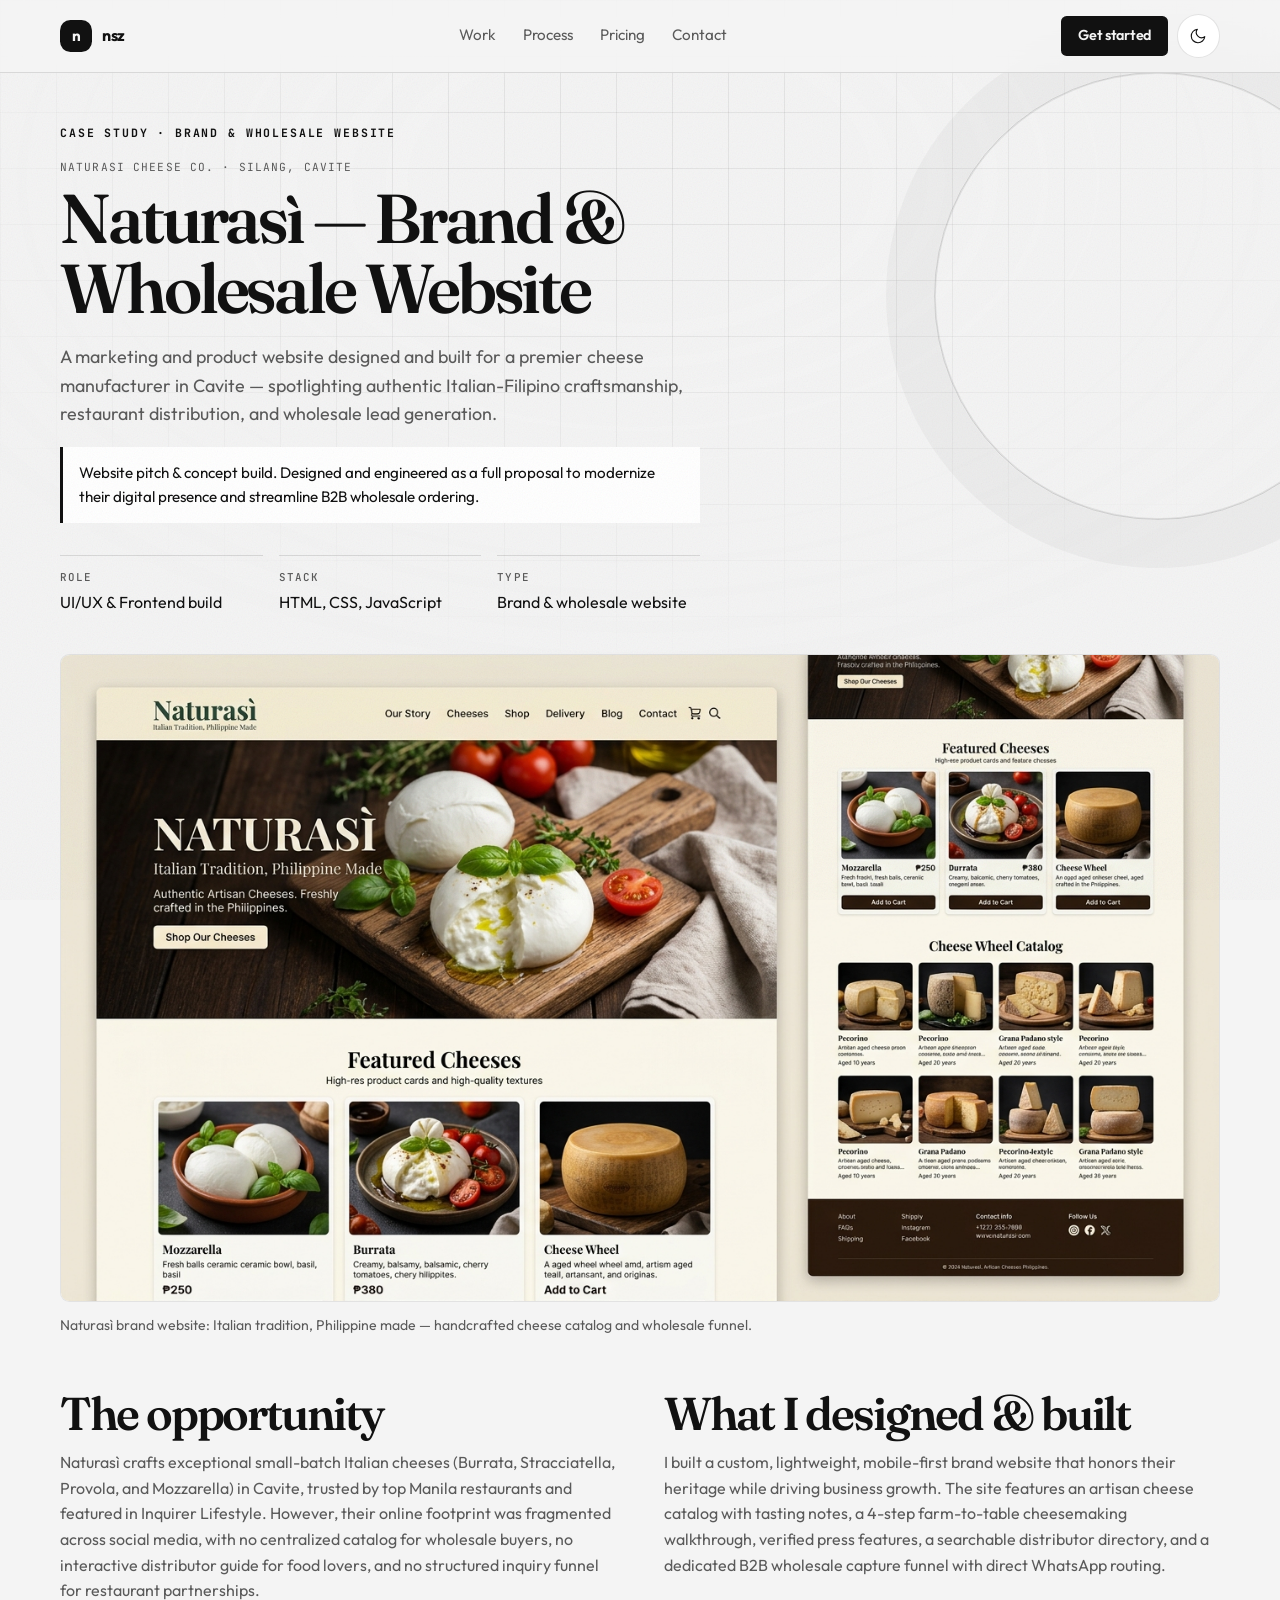
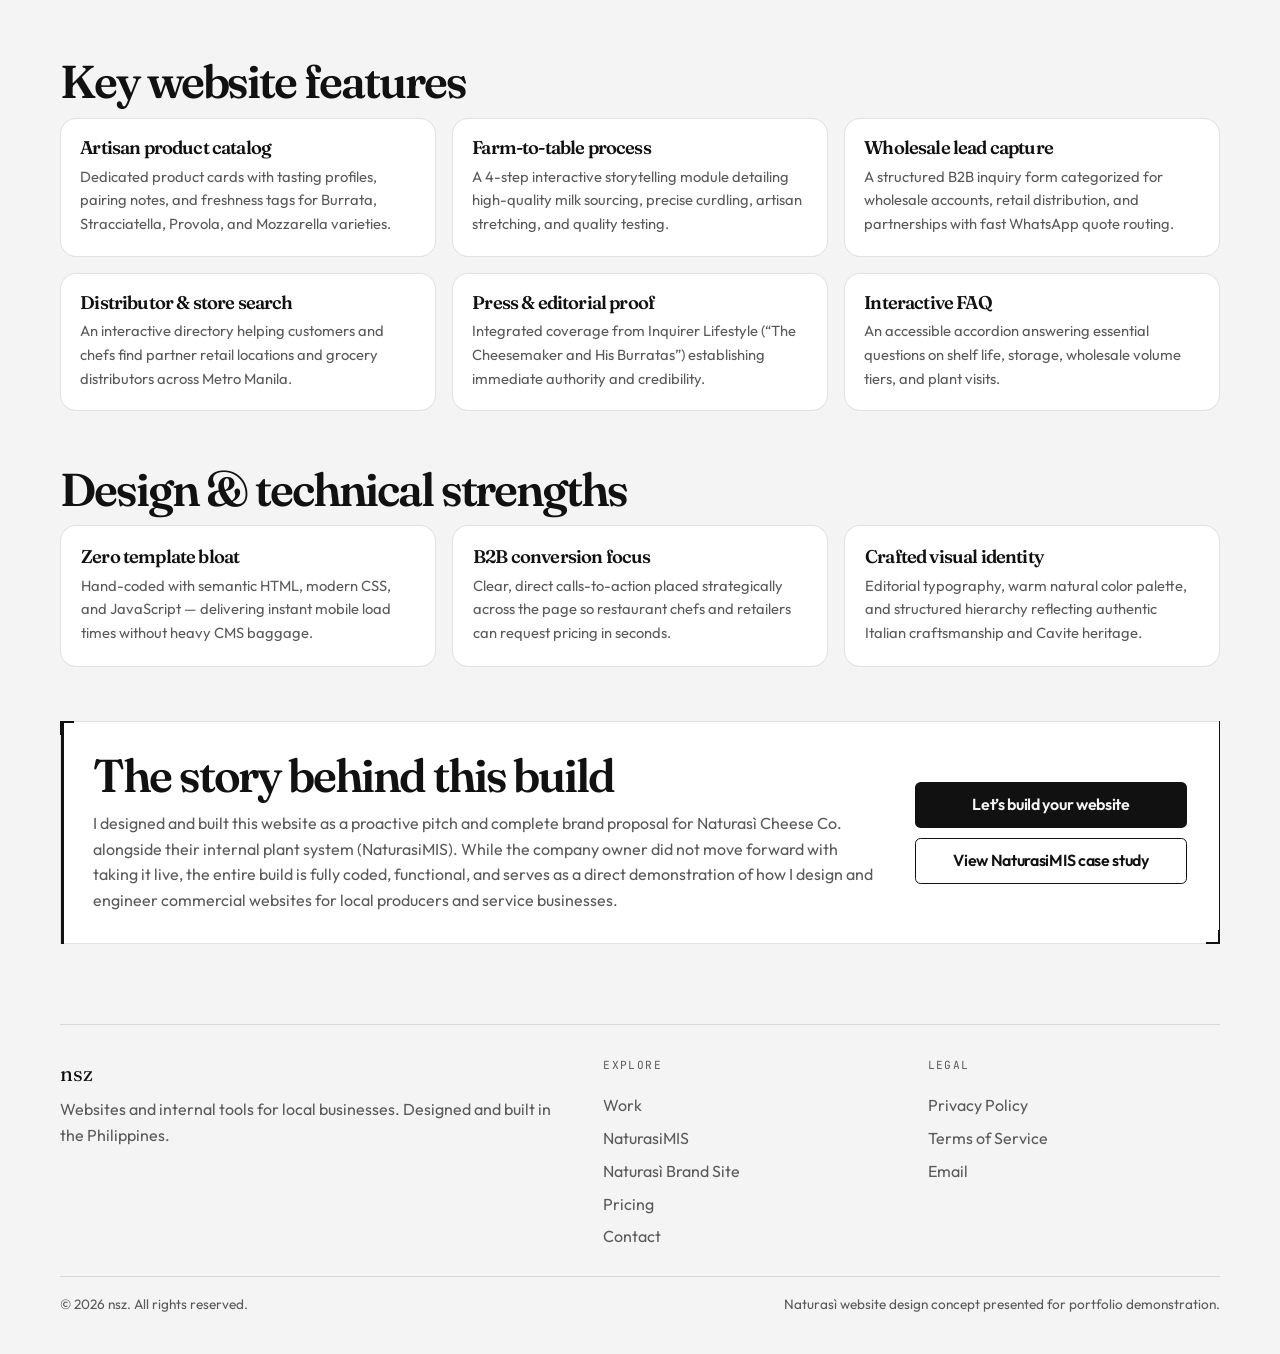
==== naturasi-website.html @ a880ad2e "Update portfolio design" ====
<!DOCTYPE html>
<html lang="en">
  <head>
    <meta charset="UTF-8" />
    <meta name="viewport" content="width=device-width, initial-scale=1.0" />
    <meta
      name="description"
      content="Naturasì brand and wholesale website case study — an artisan cheese catalog, farm-to-table process, distributor finder, and wholesale lead system built for a cheese manufacturer in Cavite."
    />
    <meta name="author" content="nsz" />
    <meta name="robots" content="index, follow" />
    <meta name="theme-color" content="#f4f4f4" />
    <meta name="color-scheme" content="light dark" />
    <title>Naturasì Website — Case study · nsz</title>
    <meta property="og:type" content="article" />
    <meta property="og:title" content="Naturasì Website — Case study · nsz" />
    <meta
      property="og:description"
      content="Artisan cheese brand and wholesale website: product catalog, farm-to-table storytelling, press features, distributor search, and B2B lead capture."
    />
    <meta property="og:image" content="assets/naturasi-brand.jpg" />
    <link rel="preconnect" href="https://fonts.googleapis.com" />
    <link rel="preconnect" href="https://fonts.gstatic.com" crossorigin />
    <link
      href="https://fonts.googleapis.com/css2?family=Fraunces:opsz,wght@9..144,500;9..144,600;9..144,700&family=Outfit:wght@400;500;600;700&family=JetBrains+Mono:wght@500;700&display=swap"
      rel="stylesheet"
    />
    <link rel="stylesheet" href="styles.css" />
    <link rel="icon" href="assets/favicon.ico" type="image/x-icon" />
  </head>
  <body>
    <a class="skip-link" href="#case">Skip to content</a>
    <div class="page-grain" aria-hidden="true"></div>

    <div class="page-shell">
      <header class="site-header">
        <div class="container nav-wrap">
          <a href="index.html" class="brand" aria-label="nsz home">
            <span class="brand-mark">n</span>
            <span class="brand-text">nsz</span>
          </a>

          <nav class="site-nav" id="siteNav" aria-label="Main navigation">
            <a href="index.html#work">Work</a>
            <a href="index.html#process">Process</a>
            <a href="index.html#pricing">Pricing</a>
            <a href="index.html#contact">Contact</a>
            <a class="button button-small button-primary nav-cta-mobile" href="index.html#contact">Get started</a>
          </nav>

          <div class="nav-actions">
            <a class="button button-small button-primary" href="index.html#contact">Get started</a>
            <button
              id="themeToggle"
              class="button button-small button-secondary theme-toggle"
              aria-pressed="false"
              aria-label="Toggle night mode"
              type="button"
            >
              <svg class="icon icon-moon" viewBox="0 0 24 24" width="18" height="18" aria-hidden="true" focusable="false">
                <path d="M21 12.79A9 9 0 1 1 11.21 3 7 7 0 0 0 21 12.79z" fill="none" stroke="currentColor" stroke-width="1.5" stroke-linecap="round" stroke-linejoin="round"></path>
              </svg>
              <svg class="icon icon-sun" viewBox="0 0 24 24" width="18" height="18" aria-hidden="true" focusable="false">
                <circle cx="12" cy="12" r="3" fill="none" stroke="currentColor" stroke-width="1.5"></circle>
                <path d="M12 1v2M12 21v2M4.2 4.2l1.4 1.4M18.4 18.4l1.4 1.4M1 12h2M21 12h2M4.2 19.8l1.4-1.4M18.4 5.6l1.4-1.4" fill="none" stroke="currentColor" stroke-width="1.5" stroke-linecap="round"></path>
              </svg>
            </button>
            <button
              class="menu-toggle"
              id="menuToggle"
              type="button"
              aria-expanded="false"
              aria-controls="siteNav"
              aria-label="Open menu"
            >
              <span></span>
              <span></span>
              <span></span>
            </button>
          </div>
        </div>
      </header>

      <main id="case" class="case-page">
        <section class="container case-intro">
          <p class="eyebrow reveal in-view">Case study · Brand &amp; Wholesale Website</p>
          <p class="project-row-label reveal in-view">Naturasi Cheese Co. · Silang, Cavite</p>
          <h1 class="reveal in-view">Naturasì — Brand &amp; Wholesale Website</h1>
          <p class="lead reveal in-view">
            A marketing and product website designed and built for a premier cheese manufacturer in Cavite —
            spotlighting authentic Italian-Filipino craftsmanship, restaurant distribution, and wholesale lead generation.
          </p>
          <p class="case-private reveal in-view">
            Website pitch &amp; concept build. Designed and engineered as a full proposal to modernize their digital presence
            and streamline B2B wholesale ordering.
          </p>
          <ul class="case-meta reveal in-view">
            <li><strong>Role</strong><span>UI/UX &amp; Frontend build</span></li>
            <li><strong>Stack</strong><span>HTML, CSS, JavaScript</span></li>
            <li><strong>Type</strong><span>Brand &amp; wholesale website</span></li>
          </ul>
        </section>

        <section class="container case-hero-shot reveal">
          <figure>
            <button type="button" class="shot-open" data-shot="assets/naturasi-brand.jpg" data-caption="Naturasì brand website — hero storytelling, product catalog, and wholesale inquiry funnel" aria-label="Enlarge brand website screenshot">
              <img src="assets/naturasi-brand.jpg" alt="Naturasì artisan cheese website showcase" />
            </button>
            <figcaption>Naturasì brand website: Italian tradition, Philippine made — handcrafted cheese catalog and wholesale funnel.</figcaption>
          </figure>
        </section>

        <section class="container case-prose">
          <div class="reveal">
            <h2>The opportunity</h2>
            <p>
              Naturasì crafts exceptional small-batch Italian cheeses (Burrata, Stracciatella, Provola, and Mozzarella)
              in Cavite, trusted by top Manila restaurants and featured in Inquirer Lifestyle. However, their online footprint
              was fragmented across social media, with no centralized catalog for wholesale buyers, no interactive distributor guide
              for food lovers, and no structured inquiry funnel for restaurant partnerships.
            </p>
          </div>
          <div class="reveal">
            <h2>What I designed &amp; built</h2>
            <p>
              I built a custom, lightweight, mobile-first brand website that honors their heritage while driving business growth.
              The site features an artisan cheese catalog with tasting notes, a 4-step farm-to-table cheesemaking walkthrough,
              verified press features, a searchable distributor directory, and a dedicated B2B wholesale capture funnel with direct WhatsApp routing.
            </p>
          </div>
        </section>

        <section class="container">
          <h2 class="case-section-title reveal">Key website features</h2>
          <div class="case-feature-grid">
            <article class="reveal">
              <h3>Artisan product catalog</h3>
              <p>Dedicated product cards with tasting profiles, pairing notes, and freshness tags for Burrata, Stracciatella, Provola, and Mozzarella varieties.</p>
            </article>
            <article class="reveal">
              <h3>Farm-to-table process</h3>
              <p>A 4-step interactive storytelling module detailing high-quality milk sourcing, precise curdling, artisan stretching, and quality testing.</p>
            </article>
            <article class="reveal">
              <h3>Wholesale lead capture</h3>
              <p>A structured B2B inquiry form categorized for wholesale accounts, retail distribution, and partnerships with fast WhatsApp quote routing.</p>
            </article>
            <article class="reveal">
              <h3>Distributor &amp; store search</h3>
              <p>An interactive directory helping customers and chefs find partner retail locations and grocery distributors across Metro Manila.</p>
            </article>
            <article class="reveal">
              <h3>Press &amp; editorial proof</h3>
              <p>Integrated coverage from Inquirer Lifestyle (“The Cheesemaker and His Burratas”) establishing immediate authority and credibility.</p>
            </article>
            <article class="reveal">
              <h3>Interactive FAQ</h3>
              <p>An accessible accordion answering essential questions on shelf life, storage, wholesale volume tiers, and plant visits.</p>
            </article>
          </div>
        </section>

        <section class="container case-outcomes">
          <h2 class="case-section-title reveal">Design &amp; technical strengths</h2>
          <div class="case-outcome-grid">
            <article class="reveal">
              <h3>Zero template bloat</h3>
              <p>Hand-coded with semantic HTML, modern CSS, and JavaScript — delivering instant mobile load times without heavy CMS baggage.</p>
            </article>
            <article class="reveal">
              <h3>B2B conversion focus</h3>
              <p>Clear, direct calls-to-action placed strategically across the page so restaurant chefs and retailers can request pricing in seconds.</p>
            </article>
            <article class="reveal">
              <h3>Crafted visual identity</h3>
              <p>Editorial typography, warm natural color palette, and structured hierarchy reflecting authentic Italian craftsmanship and Cavite heritage.</p>
            </article>
          </div>
        </section>

        <section class="container case-close">
          <div class="case-close-panel reveal">
            <div>
              <h2>The story behind this build</h2>
              <p>
                I designed and built this website as a proactive pitch and complete brand proposal for Naturasì Cheese Co. alongside their internal plant system (NaturasiMIS). While the company owner did not move forward with taking it live, the entire build is fully coded, functional, and serves as a direct demonstration of how I design and engineer commercial websites for local producers and service businesses.
              </p>
            </div>
            <div class="case-cta-row">
              <a class="button button-primary" href="index.html#contact">Let’s build your website</a>
              <a class="button button-secondary" href="naturasi.html">View NaturasiMIS case study</a>
            </div>
          </div>
        </section>
      </main>

      <footer class="site-footer">
        <div class="container">
          <div class="footer-grid">
            <div>
              <p class="footer-brand">nsz</p>
              <p>Websites and internal tools for local businesses. Designed and built in the Philippines.</p>
            </div>
            <nav class="footer-col" aria-label="Explore">
              <p class="footer-label">Explore</p>
              <a href="index.html#work">Work</a>
              <a href="naturasi.html">NaturasiMIS</a>
              <a href="naturasi-website.html">Naturasì Brand Site</a>
              <a href="index.html#pricing">Pricing</a>
              <a href="index.html#contact">Contact</a>
            </nav>
            <nav class="footer-col" aria-label="Legal">
              <p class="footer-label">Legal</p>
              <a href="privacy.html">Privacy Policy</a>
              <a href="terms.html">Terms of Service</a>
              <a href="mailto:naszjeighallensaguid@gmail.com">Email</a>
            </nav>
          </div>
          <div class="footer-bottom">
            <p>© <span id="year">2026</span> nsz. All rights reserved.</p>
            <p>Naturasì website design concept presented for portfolio demonstration.</p>
          </div>
        </div>
      </footer>
    </div>

    <div class="modal-overlay" id="shotLightbox" aria-hidden="true" role="dialog" aria-modal="true" aria-labelledby="shotLightboxCap">
      <div class="shot-lightbox">
        <button class="modal-close" id="shotLightboxClose" type="button" aria-label="Close screenshot">&times;</button>
        <img id="shotLightboxImg" alt="" />
        <p id="shotLightboxCap"></p>
      </div>
    </div>

    <script src="script.js"></script>
  </body>
</html>
---- styles.css ----
:root {
  --bg: #f4f4f4;
  --bg-strong: #e8e8e8;
  --panel: #ffffff;
  --panel-strong: #f0f0f0;
  --text: #111111;
  --muted: #5a5a5a;
  --line: rgba(17, 17, 17, 0.12);
  --accent: #111111;
  --accent-dark: #000000;
  --ink: #111111;
  --shadow: 0 24px 60px rgba(0, 0, 0, 0.08);
  --radius: 0.75rem;
}

.night-mode,
[data-theme="dark"] {
  --bg: #0c0c0c;
  --bg-strong: #161616;
  --panel: #141414;
  --panel-strong: #1c1c1c;
  --text: #f4f4f4;
  --muted: #a3a3a3;
  --line: rgba(244, 244, 244, 0.12);
  --accent: #f4f4f4;
  --accent-dark: #ffffff;
  --ink: #f4f4f4;
  --shadow: 0 24px 60px rgba(0, 0, 0, 0.5);
}

*,
*::before,
*::after {
  box-sizing: border-box;
}

html {
  scroll-behavior: smooth;
}

body {
  margin: 0;
  font-family: "Outfit", Arial, sans-serif;
  background-color: var(--bg);
  color: var(--text);
  line-height: 1.6;
}

.page-grain {
  pointer-events: none;
  position: fixed;
  inset: 0;
  z-index: 2;
  opacity: 0.14;
  mix-blend-mode: multiply;
  background-image: url("data:image/svg+xml,%3Csvg xmlns='http://www.w3.org/2000/svg' width='180' height='180'%3E%3Cfilter id='n'%3E%3CfeTurbulence type='fractalNoise' baseFrequency='.8' numOctaves='4' stitchTiles='stitch'/%3E%3C/filter%3E%3Crect width='180' height='180' filter='url(%23n)' opacity='.55'/%3E%3C/svg%3E");
}

.night-mode .page-grain,
[data-theme="dark"] .page-grain {
  mix-blend-mode: overlay;
  opacity: 0.2;
}

img {
  max-width: 100%;
  display: block;
}

a {
  color: inherit;
  text-decoration: none;
}

button,
input,
textarea {
  font: inherit;
}

.skip-link {
  position: absolute;
  left: 1rem;
  top: -4rem;
  z-index: 100;
  padding: 0.6rem 1rem;
  background: var(--text);
  color: var(--bg);
  border-radius: 999px;
}

.skip-link:focus {
  top: 1rem;
}

.page-shell {
  min-height: 100vh;
  position: relative;
}

.page-shell::before {
  content: "";
  position: fixed;
  inset: 0;
  pointer-events: none;
  z-index: 0;
  background-color: var(--bg);
  background-image:
    linear-gradient(to right, color-mix(in srgb, var(--text) 7%, transparent) 1px, transparent 1px),
    linear-gradient(to bottom, color-mix(in srgb, var(--text) 7%, transparent) 1px, transparent 1px);
  background-size: 56px 56px;
  mask-image: radial-gradient(ellipse 80% 70% at 50% 20%, #000 20%, transparent 80%);
}

.page-shell::after {
  content: "";
  position: fixed;
  width: min(42vw, 28rem);
  height: min(42vw, 28rem);
  right: -8vw;
  top: 8vh;
  pointer-events: none;
  z-index: 0;
  border: 1px solid color-mix(in srgb, var(--text) 14%, transparent);
  border-radius: 50%;
  box-shadow:
    0 0 0 48px color-mix(in srgb, var(--text) 3%, transparent),
    inset 0 0 0 1px color-mix(in srgb, var(--text) 8%, transparent);
}

.night-mode .page-shell::before,
[data-theme="dark"] .page-shell::before {
  mask-image: radial-gradient(ellipse 80% 70% at 50% 18%, #000 18%, transparent 78%);
}

.container {
  width: min(1160px, calc(100% - 2.2rem));
  margin: 0 auto;
  position: relative;
  z-index: 1;
}

.section-space {
  padding: 6rem 0;
}

.site-header {
  position: sticky;
  top: 0;
  z-index: 40;
  backdrop-filter: blur(16px);
  background: color-mix(in srgb, var(--bg) 82%, transparent);
  border-bottom: 1px solid var(--line);
}

.nav-wrap {
  display: flex;
  align-items: center;
  justify-content: space-between;
  min-height: 4.5rem;
  gap: 1rem;
}

.brand {
  display: inline-flex;
  align-items: center;
  gap: 0.65rem;
  font-weight: 700;
  letter-spacing: -0.04em;
}

.brand-mark {
  display: inline-grid;
  place-items: center;
  width: 2rem;
  height: 2rem;
  border-radius: 0.65rem;
  background: var(--text);
  color: var(--bg);
  font-size: 0.95rem;
}

.site-nav {
  display: inline-flex;
  align-items: center;
  gap: 1.7rem;
  color: var(--muted);
  font-size: 0.95rem;
}

.site-nav a {
  position: relative;
  padding-bottom: 2px;
}

.site-nav a::after {
  content: "";
  position: absolute;
  left: 0;
  bottom: -2px;
  width: 100%;
  height: 1.5px;
  background: var(--accent);
  transform: scaleX(0);
  transform-origin: right;
  transition: transform 220ms cubic-bezier(0.2, 0.8, 0.3, 1);
}

.site-nav a:hover,
.site-nav a:focus-visible {
  color: var(--text);
}

.site-nav a:hover::after,
.site-nav a:focus-visible::after {
  transform: scaleX(1);
  transform-origin: left;
}

.nav-actions {
  display: flex;
  align-items: center;
  gap: 0.55rem;
}

.site-nav .nav-cta-mobile {
  display: none !important;
}

.menu-toggle {
  display: none;
  width: 2.7rem;
  height: 2.7rem;
  border-radius: 0.8rem;
  border: 1px solid var(--line);
  background: var(--panel);
  padding: 0.7rem 0.65rem;
  cursor: pointer;
}

.menu-toggle span {
  display: block;
  height: 1.5px;
  background: var(--text);
  margin: 5px 0;
  transition: transform 200ms ease, opacity 200ms ease;
}

.nav-open .menu-toggle span:nth-child(1) {
  transform: translateY(6.5px) rotate(45deg);
}

.nav-open .menu-toggle span:nth-child(2) {
  opacity: 0;
}

.nav-open .menu-toggle span:nth-child(3) {
  transform: translateY(-6.5px) rotate(-45deg);
}

.button {
  display: inline-flex;
  align-items: center;
  justify-content: center;
  border-radius: 0.35rem;
  padding: 0.78rem 1.2rem;
  border: 1px solid transparent;
  font-weight: 600;
  letter-spacing: -0.02em;
  line-height: 1.2;
  white-space: nowrap;
  cursor: pointer;
  transition: transform 220ms ease, box-shadow 220ms ease, background 220ms ease, border-color 220ms ease, color 220ms ease;
}

.button:hover,
.button:focus-visible {
  transform: translateY(-2px);
}

.button-small {
  padding: 0.62rem 1rem;
  font-size: 0.9rem;
}

.button-primary {
  background: var(--text);
  color: var(--bg);
}

.button-primary:hover,
.button-primary:focus-visible {
  background: var(--accent-dark);
  color: var(--bg);
}

.button-secondary {
  background: var(--panel);
  border-color: var(--text);
  color: var(--text);
}

.button-secondary:hover,
.button-secondary:focus-visible {
  background: var(--text);
  color: var(--bg);
}

.button-full {
  width: 100%;
}

.theme-toggle {
  width: 2.7rem;
  height: 2.7rem;
  padding: 0;
  border-radius: 999px;
  display: inline-grid;
  place-items: center;
  border: 1px solid var(--line);
  background: var(--panel);
  color: var(--text);
  box-shadow: none;
}

#themeToggle .icon-sun {
  display: none;
}

#themeToggle[aria-pressed="true"] .icon-sun {
  display: inline-block;
}

#themeToggle[aria-pressed="true"] .icon-moon {
  display: none;
}

.hero {
  padding: 4.5rem 0 5rem;
}

.hero-grid {
  display: grid;
  grid-template-columns: 1.05fr 0.95fr;
  align-items: center;
  gap: 3.5rem;
}

.eyebrow {
  margin: 0 0 1rem;
  font-size: 0.72rem;
  font-family: "JetBrains Mono", monospace;
  text-transform: uppercase;
  letter-spacing: 0.16em;
  color: var(--accent);
  font-weight: 700;
}

h1,
h2,
h3 {
  margin: 0;
  font-family: "Fraunces", Georgia, serif;
  letter-spacing: -0.045em;
  line-height: 1.02;
  font-weight: 600;
}

h1 {
  font-size: clamp(2.7rem, 5.4vw, 4.6rem);
  max-width: 11ch;
}

h2 {
  font-size: clamp(2rem, 3.6vw, 3.4rem);
}

h3 {
  font-size: 1.45rem;
}

.availability {
  display: inline-flex;
  align-items: center;
  gap: 0.5rem;
  margin: 0 0 1rem;
  font-size: 0.82rem;
  font-weight: 600;
  color: var(--text);
}

.availability span {
  width: 0.5rem;
  height: 0.5rem;
  border-radius: 50%;
  background: var(--text);
  box-shadow: 0 0 0 4px color-mix(in srgb, var(--text) 16%, transparent);
}

.lead,
.section-lede {
  max-width: 34rem;
  margin-top: 1.2rem;
  font-size: 1.12rem;
  color: var(--muted);
}

.cta-row {
  display: flex;
  flex-wrap: wrap;
  gap: 0.8rem;
  margin-top: 1.8rem;
}

.hero-metrics {
  list-style: none;
  display: grid;
  grid-template-columns: repeat(3, minmax(0, 1fr));
  gap: 1rem;
  padding: 0;
  margin: 2.4rem 0 0;
}

.hero-metrics li {
  padding-top: 0.9rem;
  border-top: 1px solid var(--line);
}

.hero-metrics strong {
  display: block;
  font-size: 1.02rem;
}

.hero-metrics span {
  color: var(--muted);
  font-size: 0.8rem;
}

.hero-visual {
  position: relative;
}

.hero-glow {
  position: absolute;
  inset: 8% 4% auto 8%;
  height: 70%;
  background: radial-gradient(circle, rgba(196, 92, 38, 0.28), transparent 68%);
  filter: blur(18px);
  z-index: 0;
}

.device-frame {
  position: relative;
  z-index: 1;
  margin: 0;
  background: var(--panel);
  border: 1px solid var(--line);
  border-radius: 1.25rem;
  overflow: hidden;
  box-shadow: var(--shadow);
  transform: rotate(-1.4deg);
}

.device-chrome {
  display: flex;
  align-items: center;
  gap: 0.4rem;
  padding: 0.7rem 0.9rem;
  background: var(--bg-strong);
  border-bottom: 1px solid var(--line);
}

.device-chrome span {
  width: 0.55rem;
  height: 0.55rem;
  border-radius: 50%;
  background: color-mix(in srgb, var(--text) 18%, transparent);
}

.device-chrome p {
  margin: 0 0 0 0.5rem;
  font-size: 0.7rem;
  color: var(--muted);
  font-family: "JetBrains Mono", monospace;
}

.device-frame img {
  width: 100%;
  aspect-ratio: 16 / 10;
  object-fit: cover;
  object-position: top;
}

.hero-float-card {
  position: absolute;
  left: -0.6rem;
  bottom: 1.2rem;
  z-index: 2;
  display: flex;
  gap: 0.7rem;
  align-items: center;
  background: var(--panel);
  border: 1px solid var(--line);
  border-radius: 1rem;
  padding: 0.75rem 0.95rem;
  box-shadow: var(--shadow);
}

.hero-float-card p {
  margin: 0;
  color: var(--muted);
  font-size: 0.82rem;
}

.status-dot {
  width: 0.55rem;
  height: 0.55rem;
  border-radius: 50%;
  background: #2f9e62;
  box-shadow: 0 0 0 4px rgba(47, 158, 98, 0.18);
}

.strip {
  border-top: 1px solid var(--line);
  border-bottom: 1px solid var(--line);
  padding: 1.1rem 0;
}

.strip-inner p {
  margin: 0;
  text-align: center;
  color: var(--muted);
  font-size: 0.95rem;
}

.section-heading {
  margin-bottom: 2.4rem;
}

.section-heading.narrow {
  max-width: 40rem;
}

.case-study {
  background: var(--panel);
  border: 1px solid var(--line);
  border-radius: calc(var(--radius) + 0.2rem);
  overflow: hidden;
  box-shadow: var(--shadow);
}

.case-study + .case-study {
  margin-top: 1.5rem;
}

.case-study-link {
  display: grid;
  grid-template-columns: 1.15fr 0.85fr;
  min-height: 26rem;
  color: inherit;
}

.case-study-link:hover .case-media img,
.case-study-link:focus-visible .case-media img {
  transform: scale(1.03);
}

.case-study-link:focus-visible {
  outline: 2px solid var(--accent);
  outline-offset: 4px;
}

.case-media {
  overflow: hidden;
  background: var(--bg-strong);
}

.case-media img {
  width: 100%;
  height: 100%;
  min-height: 100%;
  object-fit: cover;
  object-position: left top;
  transition: transform 500ms ease;
}

.case-body {
  padding: 2.2rem 2rem 2.2rem 1.9rem;
  display: flex;
  flex-direction: column;
  justify-content: center;
}

.case-body p:not(.project-row-label) {
  color: var(--muted);
  margin: 0.8rem 0 0;
}

.case-tags {
  display: flex;
  flex-wrap: wrap;
  align-items: center;
  gap: 0.35rem 0.15rem;
  list-style: none;
  padding: 0;
  margin: 1.15rem 0 1.35rem;
}

.case-tags li {
  font-size: 0.72rem;
  letter-spacing: 0.02em;
  color: var(--muted);
}

.case-tags li:not(:last-child)::after {
  content: "·";
  margin: 0 0.45rem;
  color: color-mix(in srgb, var(--muted) 70%, transparent);
}

.text-link {
  font-weight: 600;
  color: var(--accent);
}

.price-grid {
  display: grid;
  grid-template-columns: repeat(3, minmax(0, 1fr));
  gap: 1.1rem;
  padding-top: 0.5rem;
  align-items: stretch;
}

.offer-grid {
  margin-top: 1.4rem;
}

.offer-grid,
.benefit-grid {
  display: grid;
  grid-template-columns: repeat(3, minmax(0, 1fr));
  gap: 1.1rem;
}

.offer-card,
.benefit-card,
.price-card {
  background: var(--panel);
  border: 1px solid var(--line);
  border-radius: var(--radius);
  padding: 1.4rem;
}

.offer-card h3,
.benefit-card h3 {
  margin: 0.35rem 0 0.6rem;
}

.offer-card p,
.benefit-card p {
  margin: 0;
  color: var(--muted);
}

.process {
  background: var(--bg-strong);
  border-top: 1px solid var(--line);
  border-bottom: 1px solid var(--line);
}

.process-list {
  list-style: none;
  display: grid;
  grid-template-columns: repeat(4, minmax(0, 1fr));
  gap: 1.2rem;
  padding: 0;
  margin: 0;
  counter-reset: none;
}

.process-list li {
  padding-right: 0.4rem;
}

.process-list span {
  display: block;
  font-family: "JetBrains Mono", monospace;
  font-size: 0.78rem;
  color: var(--accent);
  margin-bottom: 0.7rem;
}

.process-list p {
  color: var(--muted);
  margin: 0.55rem 0 0;
}

.icon-wrap {
  display: inline-grid;
  place-items: center;
  width: 2.8rem;
  height: 2.8rem;
  border-radius: 0.85rem;
  background: color-mix(in srgb, var(--accent) 12%, transparent);
  margin-bottom: 1rem;
}

.icon-wrap svg {
  width: 1.45rem;
  height: 1.45rem;
  stroke: var(--accent);
  fill: none;
  stroke-width: 1.7;
  stroke-linecap: round;
  stroke-linejoin: round;
}

.price-card {
  display: flex;
  flex-direction: column;
  min-height: 100%;
}

.price-card-featured {
  background: var(--text);
  color: var(--bg);
  border-color: transparent;
  transform: translateY(-6px);
}

.price-card-featured .price-note,
.price-card-featured ul {
  color: color-mix(in srgb, var(--bg) 78%, transparent);
}

.price-name {
  margin: 0;
  font-weight: 600;
}

.price-amount {
  margin: 0.4rem 0 0;
  font-family: "Fraunces", Georgia, serif;
  font-size: 3rem;
  letter-spacing: -0.05em;
  line-height: 1;
}

.price-note {
  margin: 0.4rem 0 1rem;
  color: var(--muted);
}

.price-badge {
  margin: 0 0 0.7rem;
  font-size: 0.72rem;
  letter-spacing: 0.12em;
  text-transform: uppercase;
  color: var(--accent);
  font-weight: 700;
}

.price-card-featured .price-badge {
  color: var(--bg);
}

.price-card ul {
  margin: 0 0 1.4rem;
  padding-left: 1.1rem;
  color: var(--muted);
  flex: 1;
}

.price-card-featured .button-primary {
  background: var(--bg);
  color: var(--text);
}

.price-card-featured .button-primary:hover {
  background: color-mix(in srgb, var(--bg) 88%, transparent);
  color: var(--text);
}

.faq-wrap {
  display: grid;
  grid-template-columns: 0.7fr 1.3fr;
  gap: 2rem;
  align-items: start;
}

.faq-list details {
  border-top: 1px solid var(--line);
  padding: 1rem 0;
}

.faq-list details:last-child {
  border-bottom: 1px solid var(--line);
}

.faq-list summary {
  cursor: pointer;
  font-weight: 600;
  font-size: 1.05rem;
  list-style: none;
}

.faq-list summary::-webkit-details-marker {
  display: none;
}

.faq-list p {
  color: var(--muted);
  margin: 0.7rem 0 0;
  max-width: 40rem;
}

.contact-wrap {
  display: grid;
  grid-template-columns: 0.9fr 1.1fr;
  gap: 2rem;
  align-items: start;
}

.contact-copy h2 {
  margin-bottom: 1rem;
}

.contact-copy p {
  color: var(--muted);
}

.contact-details {
  margin-top: 1.4rem;
  font-weight: 600;
}

.contact-details a:hover {
  color: var(--accent);
}

.contact-form {
  padding: 1.4rem;
  background: var(--panel);
  border: 1px solid var(--line);
  border-radius: var(--radius);
  box-shadow: var(--shadow);
}

.contact-form label:not(.consent) {
  display: grid;
  gap: 0.45rem;
  margin-bottom: 0.95rem;
  font-weight: 600;
}

.contact-form input:not([type="checkbox"]),
.contact-form textarea {
  width: 100%;
  padding: 0.85rem 1rem;
  border-radius: 0.85rem;
  border: 1px solid var(--line);
  background: var(--bg);
  color: var(--text);
}

.contact-form input:not([type="checkbox"]):focus,
.contact-form textarea:focus {
  outline: 2px solid color-mix(in srgb, var(--accent) 45%, transparent);
  border-color: var(--accent);
}

.contact-form .consent {
  display: flex;
  flex-direction: row;
  align-items: flex-start;
  gap: 0.65rem;
  margin: 0.25rem 0 1.15rem;
  font-size: 0.88rem;
  font-weight: 400;
  color: var(--muted);
  cursor: pointer;
}

.contact-form .consent input[type="checkbox"] {
  width: 1.15rem;
  height: 1.15rem;
  min-width: 1.15rem;
  max-width: 1.15rem;
  margin: 0.15rem 0 0 0;
  padding: 0;
  accent-color: var(--accent);
  cursor: pointer;
  flex-shrink: 0;
}

.contact-form .consent span {
  display: inline;
  line-height: 1.4;
}

.contact-form .consent a {
  color: var(--accent);
  text-decoration: underline;
  font-weight: 500;
}

.form-note {
  margin: 0.7rem 0 0;
  font-size: 0.82rem;
  color: var(--muted);
  text-align: center;
}

.site-footer {
  padding: 0 0 2.4rem;
}

.footer-grid {
  display: grid;
  grid-template-columns: 1.4fr 0.8fr 0.8fr;
  gap: 2rem;
  border-top: 1px solid var(--line);
  padding-top: 2rem;
}

.footer-brand {
  font-family: "Fraunces", Georgia, serif;
  font-size: 1.3rem;
  color: var(--text) !important;
  margin-bottom: 0.45rem !important;
}

.footer-grid p {
  margin: 0;
  color: var(--muted);
}

.footer-label {
  margin: 0 0 0.7rem !important;
  font-family: "JetBrains Mono", monospace;
  font-size: 0.7rem;
  letter-spacing: 0.12em;
  text-transform: uppercase;
  color: var(--muted) !important;
}

.footer-col {
  display: flex;
  flex-direction: column;
  gap: 0.45rem;
  color: var(--muted);
}

.footer-col a:hover {
  color: var(--text);
}

.footer-bottom {
  display: flex;
  justify-content: space-between;
  gap: 1rem;
  flex-wrap: wrap;
  margin-top: 1.6rem;
  padding-top: 1.1rem;
  border-top: 1px solid var(--line);
}

.footer-bottom p {
  margin: 0;
  color: var(--muted);
  font-size: 0.85rem;
}

.footer-bottom a {
  color: var(--muted);
}

.footer-bottom a:hover {
  color: var(--text);
}

.legal-page {
  padding: 4rem 0 5rem;
}

.legal-copy {
  max-width: 42rem;
}

.legal-copy h1 {
  font-size: clamp(2.4rem, 4vw, 3.6rem);
  max-width: none;
  margin-bottom: 0.7rem;
}

.legal-copy h2 {
  font-size: 1.45rem;
  margin: 2rem 0 0.7rem;
}

.legal-copy p,
.legal-copy li {
  color: var(--muted);
}

.legal-copy a {
  color: var(--accent);
}

.legal-meta {
  font-size: 0.9rem;
  margin-bottom: 1.4rem !important;
}

.legal-note {
  margin-top: 2rem !important;
  font-size: 0.85rem;
}

.project-row-label {
  margin: 0 0 0.4rem;
  font-family: "JetBrains Mono", monospace;
  font-size: 0.7rem;
  text-transform: uppercase;
  letter-spacing: 0.1em;
  color: var(--muted);
}

.reveal {
  opacity: 0;
  transform: translateY(22px);
  transition: opacity 0.7s cubic-bezier(0.16, 1, 0.3, 1), transform 0.7s cubic-bezier(0.16, 1, 0.3, 1);
}

.reveal.in-view {
  opacity: 1;
  transform: none;
}

.modal-overlay {
  position: fixed;
  inset: 0;
  background: rgba(22, 19, 16, 0.55);
  display: flex;
  align-items: center;
  justify-content: center;
  padding: 1.5rem;
  z-index: 200;
  opacity: 0;
  visibility: hidden;
  transition: opacity 220ms ease, visibility 220ms ease;
}

.modal-overlay.is-open {
  opacity: 1;
  visibility: visible;
}

.modal-card {
  background: var(--panel);
  border-radius: 1.2rem;
  max-width: 640px;
  width: 100%;
  max-height: 85vh;
  overflow-y: auto;
  position: relative;
  transform: translateY(16px) scale(0.98);
  transition: transform 260ms ease;
  box-shadow: 0 40px 90px rgba(0, 0, 0, 0.28);
}

.modal-card-split {
  max-width: 920px;
  display: grid;
  grid-template-columns: 58% 42%;
  overflow: hidden;
}

.modal-overlay.is-open .modal-card {
  transform: none;
}

.modal-split-screenshot {
  background: var(--bg-strong);
  display: flex;
  align-items: center;
  padding: 1.1rem;
  border-right: 1px solid var(--line);
}

.modal-split-screenshot img {
  width: 100%;
  max-height: 75vh;
  object-fit: contain;
  border-radius: 0.5rem;
  border: 1px solid var(--line);
}

.modal-split-info {
  padding: 2.2rem 2rem;
  display: flex;
  flex-direction: column;
  gap: 1.2rem;
}

.modal-split-brand {
  display: flex;
  gap: 0.85rem;
}

.modal-split-logo {
  width: 2.4rem;
  height: 2.4rem;
  border-radius: 0.5rem;
  object-fit: contain;
  background: #fff;
  padding: 0.25rem;
  border: 1px solid var(--line);
}

.modal-split-subtitle {
  margin: 0;
  font-size: 0.82rem;
  color: var(--accent);
  font-weight: 600;
}

.modal-description {
  color: var(--muted);
  margin: 0;
  line-height: 1.7;
}

.modal-meta {
  display: flex;
  gap: 1.8rem;
  padding-top: 1rem;
  border-top: 1px solid var(--line);
}

.modal-meta-label {
  display: block;
  font-family: "JetBrains Mono", monospace;
  font-size: 0.66rem;
  text-transform: uppercase;
  letter-spacing: 0.1em;
  color: var(--muted);
  margin-bottom: 0.3rem;
}

.modal-actions .button {
  padding: 0.7rem 1.1rem;
}

.modal-close {
  position: absolute;
  top: 0.9rem;
  right: 0.9rem;
  width: 2.3rem;
  height: 2.3rem;
  border-radius: 50%;
  border: none;
  background: color-mix(in srgb, var(--text) 8%, transparent);
  color: var(--text);
  font-size: 1.35rem;
  cursor: pointer;
  z-index: 2;
}

@media (max-width: 980px) {
  .hero-grid,
  .case-study-link,
  .contact-wrap,
  .faq-wrap,
  .process-list,
  .benefit-grid,
  .offer-grid,
  .price-grid {
    grid-template-columns: 1fr;
  }

  .price-card-featured {
    transform: none;
  }

  .case-study-link {
    min-height: 0;
  }

  .case-media img {
    min-height: 220px;
    max-height: 280px;
  }

  h1 {
    max-width: none;
  }
}

@media (max-width: 860px) {
  .site-nav {
    display: none;
    position: absolute;
    top: calc(100% + 1px);
    left: 0;
    right: 0;
    flex-direction: column;
    align-items: stretch;
    gap: 0;
    padding: 0.6rem 1.1rem 1rem;
    background: var(--bg);
    border-bottom: 1px solid var(--line);
  }

  .nav-open .site-nav {
    display: flex;
  }

  .nav-open .site-nav .nav-cta-mobile {
    display: inline-flex !important;
    margin-top: 0.4rem;
    width: fit-content;
  }

  .site-nav a {
    padding: 0.75rem 0;
    color: var(--text);
  }

  .menu-toggle {
    display: inline-block;
  }

  .nav-actions .button-primary {
    display: none;
  }
}

@media (max-width: 640px) {
  .section-space {
    padding: 4.2rem 0;
  }

  .hero {
    padding-top: 2.4rem;
  }

  .cta-row {
    flex-direction: column;
  }

  .cta-row .button,
  .hero .button {
    width: 100%;
  }

  .hero-metrics {
    grid-template-columns: 1fr;
  }

  .hero-float-card {
    position: static;
    margin-top: 0.9rem;
  }

  .device-frame {
    transform: none;
  }

  .footer-grid,
  .footer-bottom {
    flex-direction: column;
  }

  .footer-grid {
    grid-template-columns: 1fr;
  }

  .modal-card-split {
    grid-template-columns: 1fr;
  }

  .modal-split-screenshot {
    border-right: none;
    border-bottom: 1px solid var(--line);
  }
}

.case-page {
  padding: 3.2rem 0 5rem;
}

.case-intro h1 {
  max-width: 18ch;
  margin: 0.35rem 0 1rem;
}

.case-intro .lead {
  max-width: 40rem;
}

.case-private {
  max-width: 40rem;
  margin: 1.1rem 0 0;
  padding: 0.85rem 1rem;
  border-left: 3px solid var(--text);
  background: var(--panel);
  color: var(--text);
  font-size: 0.95rem;
}

.case-meta {
  display: grid;
  grid-template-columns: repeat(3, minmax(0, 1fr));
  gap: 1rem;
  list-style: none;
  padding: 0;
  margin: 2rem 0 0;
  max-width: 40rem;
}

.case-meta li {
  display: flex;
  flex-direction: column;
  gap: 0.2rem;
  padding-top: 0.85rem;
  border-top: 1px solid var(--line);
}

.case-meta strong {
  font-family: "JetBrains Mono", monospace;
  font-size: 0.68rem;
  letter-spacing: 0.1em;
  text-transform: uppercase;
  color: var(--muted);
  font-weight: 500;
}

.case-hero-shot {
  margin-top: 2.4rem;
}

.case-hero-shot figure,
.case-gallery figure {
  margin: 0;
}

.case-hero-shot figcaption,
.case-gallery figcaption {
  margin-top: 0.7rem;
  color: var(--muted);
  font-size: 0.88rem;
}

.shot-open {
  display: block;
  width: 100%;
  padding: 0;
  border: 1px solid var(--line);
  border-radius: calc(var(--radius) - 0.15rem);
  overflow: hidden;
  background: var(--panel);
  cursor: zoom-in;
}

.shot-open img {
  width: 100%;
  height: auto;
  display: block;
}

.case-prose {
  display: grid;
  grid-template-columns: 1fr 1fr;
  gap: 2rem 3rem;
  margin-top: 3.4rem;
}

.case-prose h2,
.case-section-title {
  margin: 0 0 0.8rem;
}

.case-prose p {
  margin: 0;
  color: var(--muted);
}

.case-section-title {
  margin-top: 3.4rem;
}

.case-feature-grid {
  display: grid;
  grid-template-columns: repeat(3, minmax(0, 1fr));
  gap: 1rem;
}

.case-feature-grid article {
  padding: 1.25rem 1.2rem;
  background: var(--panel);
  border: 1px solid var(--line);
  border-radius: 1rem;
}

.case-feature-grid h3 {
  margin: 0 0 0.45rem;
  font-size: 1.15rem;
}

.case-feature-grid p {
  margin: 0;
  color: var(--muted);
  font-size: 0.92rem;
}

.case-gallery-lede {
  margin: -0.3rem 0 1.3rem;
  color: var(--muted);
}

.case-gallery {
  display: grid;
  grid-template-columns: 1fr 1fr;
  gap: 1.1rem;
}

.case-outcome-grid {
  display: grid;
  grid-template-columns: repeat(3, minmax(0, 1fr));
  gap: 1rem;
}

.case-outcome-grid article {
  padding: 1.35rem 1.25rem;
  background: var(--panel);
  border: 1px solid var(--line);
  border-radius: 1rem;
}

.case-outcome-grid h3 {
  margin: 0 0 0.45rem;
  font-size: 1.15rem;
}

.case-outcome-grid p {
  margin: 0;
  color: var(--muted);
  font-size: 0.92rem;
}

.shot-open:hover,
.shot-open:focus-visible {
  border-color: color-mix(in srgb, var(--accent) 45%, var(--line));
}

.case-close {
  margin-top: 3.4rem;
}

.case-close-panel {
  display: grid;
  grid-template-columns: minmax(0, 1fr) minmax(13.5rem, 17rem);
  gap: 1.75rem 2.4rem;
  align-items: center;
  position: relative;
  padding: 1.85rem 2rem;
  background:
    linear-gradient(90deg, var(--text) 3px, transparent 3px),
    var(--panel);
  border: 1px solid var(--line);
}

.case-close-panel::before,
.case-close-panel::after {
  content: "";
  position: absolute;
  width: 0.85rem;
  height: 0.85rem;
  pointer-events: none;
}

.case-close-panel::before {
  top: -1px;
  left: -1px;
  border-top: 2px solid var(--text);
  border-left: 2px solid var(--text);
}

.case-close-panel::after {
  bottom: -1px;
  right: -1px;
  border-bottom: 2px solid var(--text);
  border-right: 2px solid var(--text);
}

.case-close-panel h2 {
  margin: 0 0 0.75rem;
}

.case-close-panel p {
  margin: 0;
  color: var(--muted);
}

.case-cta-row {
  display: flex;
  flex-direction: column;
  align-items: stretch;
  gap: 0.6rem;
}

.case-cta-row .button {
  width: 100%;
  min-height: 2.85rem;
}

.shot-lightbox {
  position: relative;
  width: min(1080px, 100%);
  max-height: 90vh;
  overflow: auto;
  background: var(--panel);
  border-radius: 1.1rem;
  padding: 2.6rem 1.1rem 1.1rem;
  box-shadow: 0 40px 90px rgba(0, 0, 0, 0.28);
}

.shot-lightbox img {
  width: 100%;
  height: auto;
  border-radius: 0.6rem;
  border: 1px solid var(--line);
}

.shot-lightbox p {
  margin: 0.75rem 0 0;
  color: var(--muted);
  font-size: 0.9rem;
}

@media (max-width: 980px) {
  .case-prose,
  .case-feature-grid,
  .case-outcome-grid,
  .case-meta,
  .case-close-panel {
    grid-template-columns: 1fr;
  }

  .case-gallery {
    grid-template-columns: 1fr;
  }
}
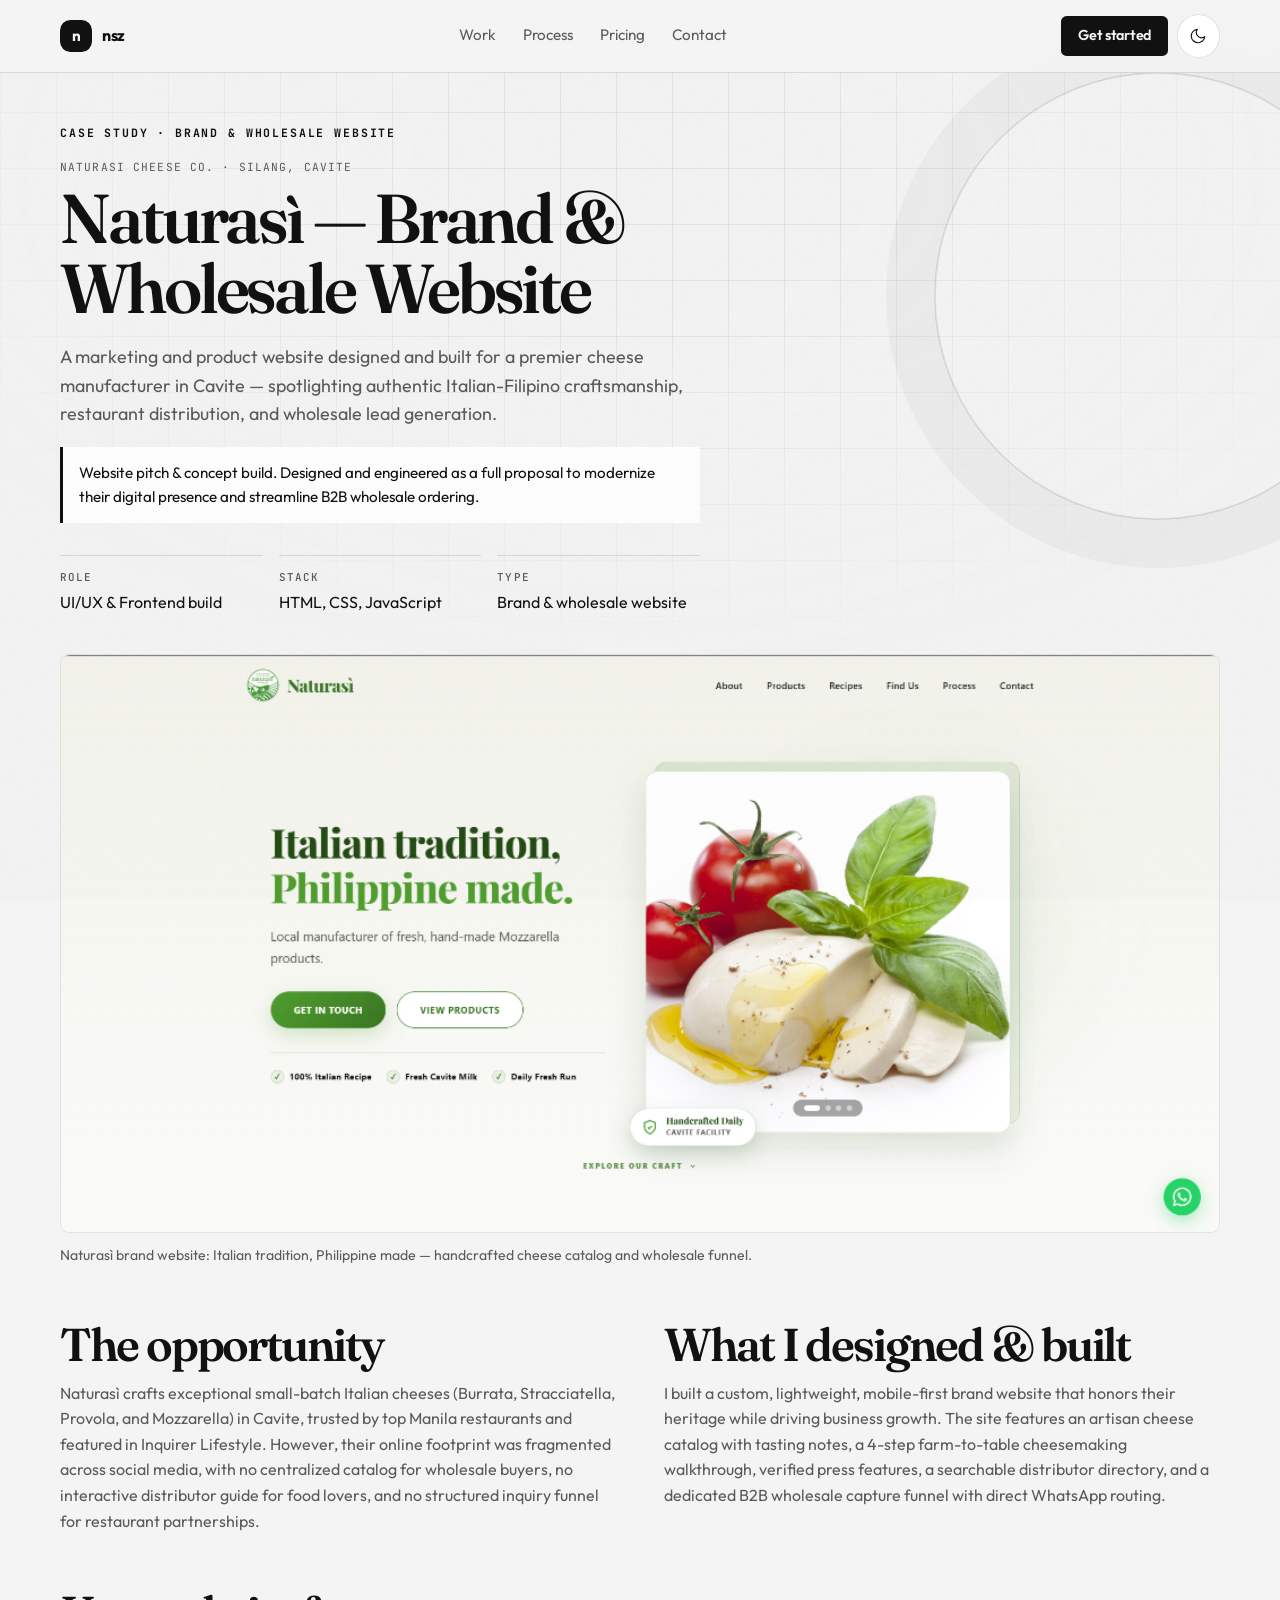
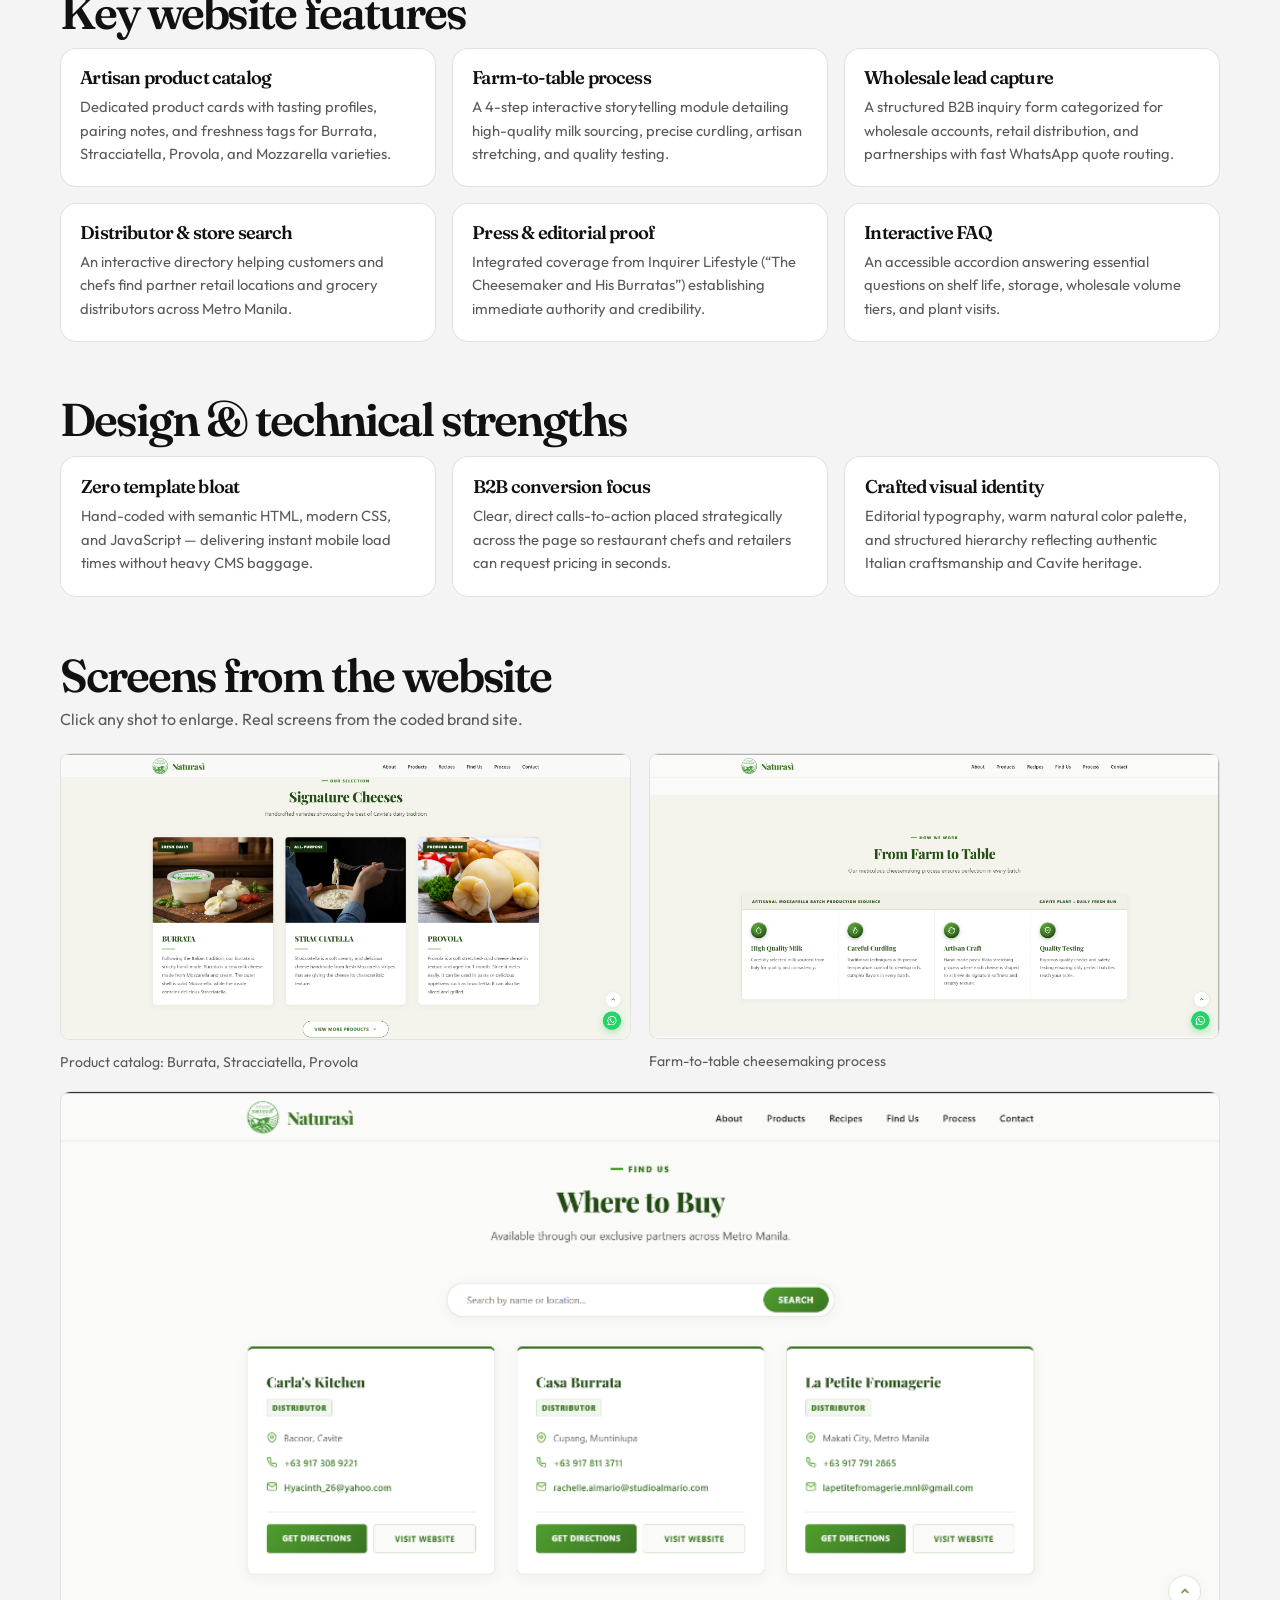
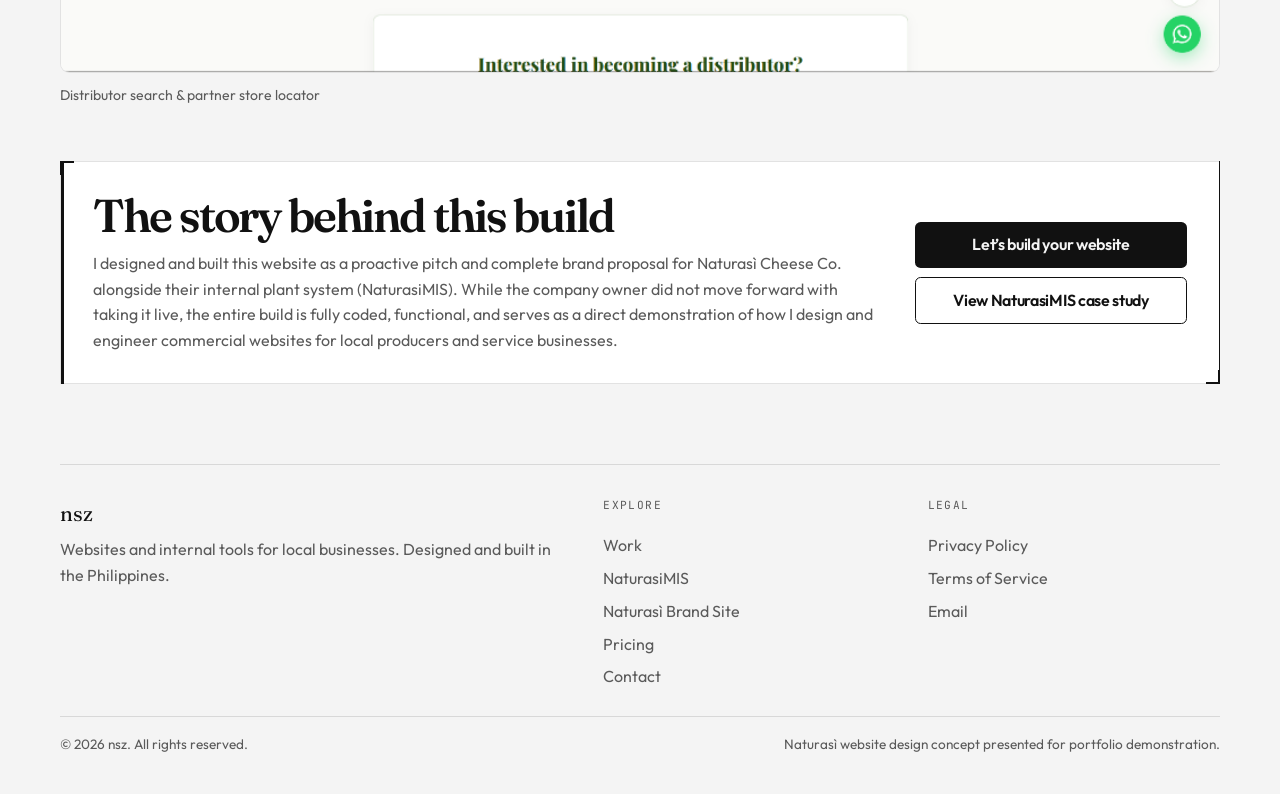
==== commit 53af2673: "W3btreeforms addition" ====
--- a/naturasi-website.html
+++ b/naturasi-website.html
@@ -18,7 +18,7 @@
       property="og:description"
       content="Artisan cheese brand and wholesale website: product catalog, farm-to-table storytelling, press features, distributor search, and B2B lead capture."
     />
-    <meta property="og:image" content="assets/naturasi-brand.jpg" />
+    <meta property="og:image" content="assets/naturasi-brand.png" />
     <link rel="preconnect" href="https://fonts.googleapis.com" />
     <link rel="preconnect" href="https://fonts.gstatic.com" crossorigin />
     <link
@@ -103,8 +103,8 @@
 
         <section class="container case-hero-shot reveal">
           <figure>
-            <button type="button" class="shot-open" data-shot="assets/naturasi-brand.jpg" data-caption="Naturasì brand website — hero storytelling, product catalog, and wholesale inquiry funnel" aria-label="Enlarge brand website screenshot">
-              <img src="assets/naturasi-brand.jpg" alt="Naturasì artisan cheese website showcase" />
+            <button type="button" class="shot-open" data-shot="assets/naturasi-brand.png" data-caption="Naturasì brand website — hero storytelling, product catalog, and wholesale inquiry funnel" aria-label="Enlarge brand website screenshot">
+              <img src="assets/naturasi-brand.png" alt="Naturasì artisan cheese website showcase" />
             </button>
             <figcaption>Naturasì brand website: Italian tradition, Philippine made — handcrafted cheese catalog and wholesale funnel.</figcaption>
           </figure>
@@ -175,6 +175,31 @@
               <h3>Crafted visual identity</h3>
               <p>Editorial typography, warm natural color palette, and structured hierarchy reflecting authentic Italian craftsmanship and Cavite heritage.</p>
             </article>
+          </div>
+        </section>
+
+        <section class="container case-gallery-wrap">
+          <h2 class="case-section-title reveal">Screens from the website</h2>
+          <p class="case-gallery-lede reveal">Click any shot to enlarge. Real screens from the coded brand site.</p>
+          <div class="case-gallery">
+            <figure class="reveal">
+              <button type="button" class="shot-open" data-shot="assets/naturasi-products.png" data-caption="Signature Cheeses — product catalog cards with fresh tags, descriptions, and view more toggle" aria-label="Enlarge signature cheeses screenshot">
+                <img src="assets/naturasi-products.png" alt="Signature cheeses product catalog with Burrata, Stracciatella, and Provola" />
+              </button>
+              <figcaption>Product catalog: Burrata, Stracciatella, Provola</figcaption>
+            </figure>
+            <figure class="reveal">
+              <button type="button" class="shot-open" data-shot="assets/naturasi-process.png" data-caption="From Farm to Table — 4-step artisanal mozzarella batch production sequence" aria-label="Enlarge cheesemaking process screenshot">
+                <img src="assets/naturasi-process.png" alt="Farm to table 4-step cheesemaking process" />
+              </button>
+              <figcaption>Farm-to-table cheesemaking process</figcaption>
+            </figure>
+            <figure class="reveal">
+              <button type="button" class="shot-open" data-shot="assets/naturasi-distributors.png" data-caption="Where to Buy — interactive distributor search and retail partner store directory" aria-label="Enlarge distributor search screenshot">
+                <img src="assets/naturasi-distributors.png" alt="Where to buy distributor search and retail partners" />
+              </button>
+              <figcaption>Distributor search &amp; partner store locator</figcaption>
+            </figure>
           </div>
         </section>
 
--- a/styles.css
+++ b/styles.css
@@ -911,6 +911,29 @@
   text-align: center;
 }
 
+.form-status {
+  display: none;
+  padding: 0.85rem 1rem;
+  border-radius: 0.75rem;
+  margin-bottom: 1rem;
+  font-size: 0.9rem;
+  line-height: 1.4;
+}
+
+.form-status.success {
+  display: block;
+  background: color-mix(in srgb, #2f9e62 14%, var(--panel));
+  border: 1px solid color-mix(in srgb, #2f9e62 40%, transparent);
+  color: #2f9e62;
+}
+
+.form-status.error {
+  display: block;
+  background: color-mix(in srgb, #e03131 14%, var(--panel));
+  border: 1px solid color-mix(in srgb, #e03131 40%, transparent);
+  color: #e03131;
+}
+
 .site-footer {
   padding: 0 0 2.4rem;
 }
@@ -1425,6 +1448,10 @@
   gap: 1.1rem;
 }
 
+.case-gallery figure:last-child:nth-child(odd) {
+  grid-column: 1 / -1;
+}
+
 .case-outcome-grid {
   display: grid;
   grid-template-columns: repeat(3, minmax(0, 1fr));
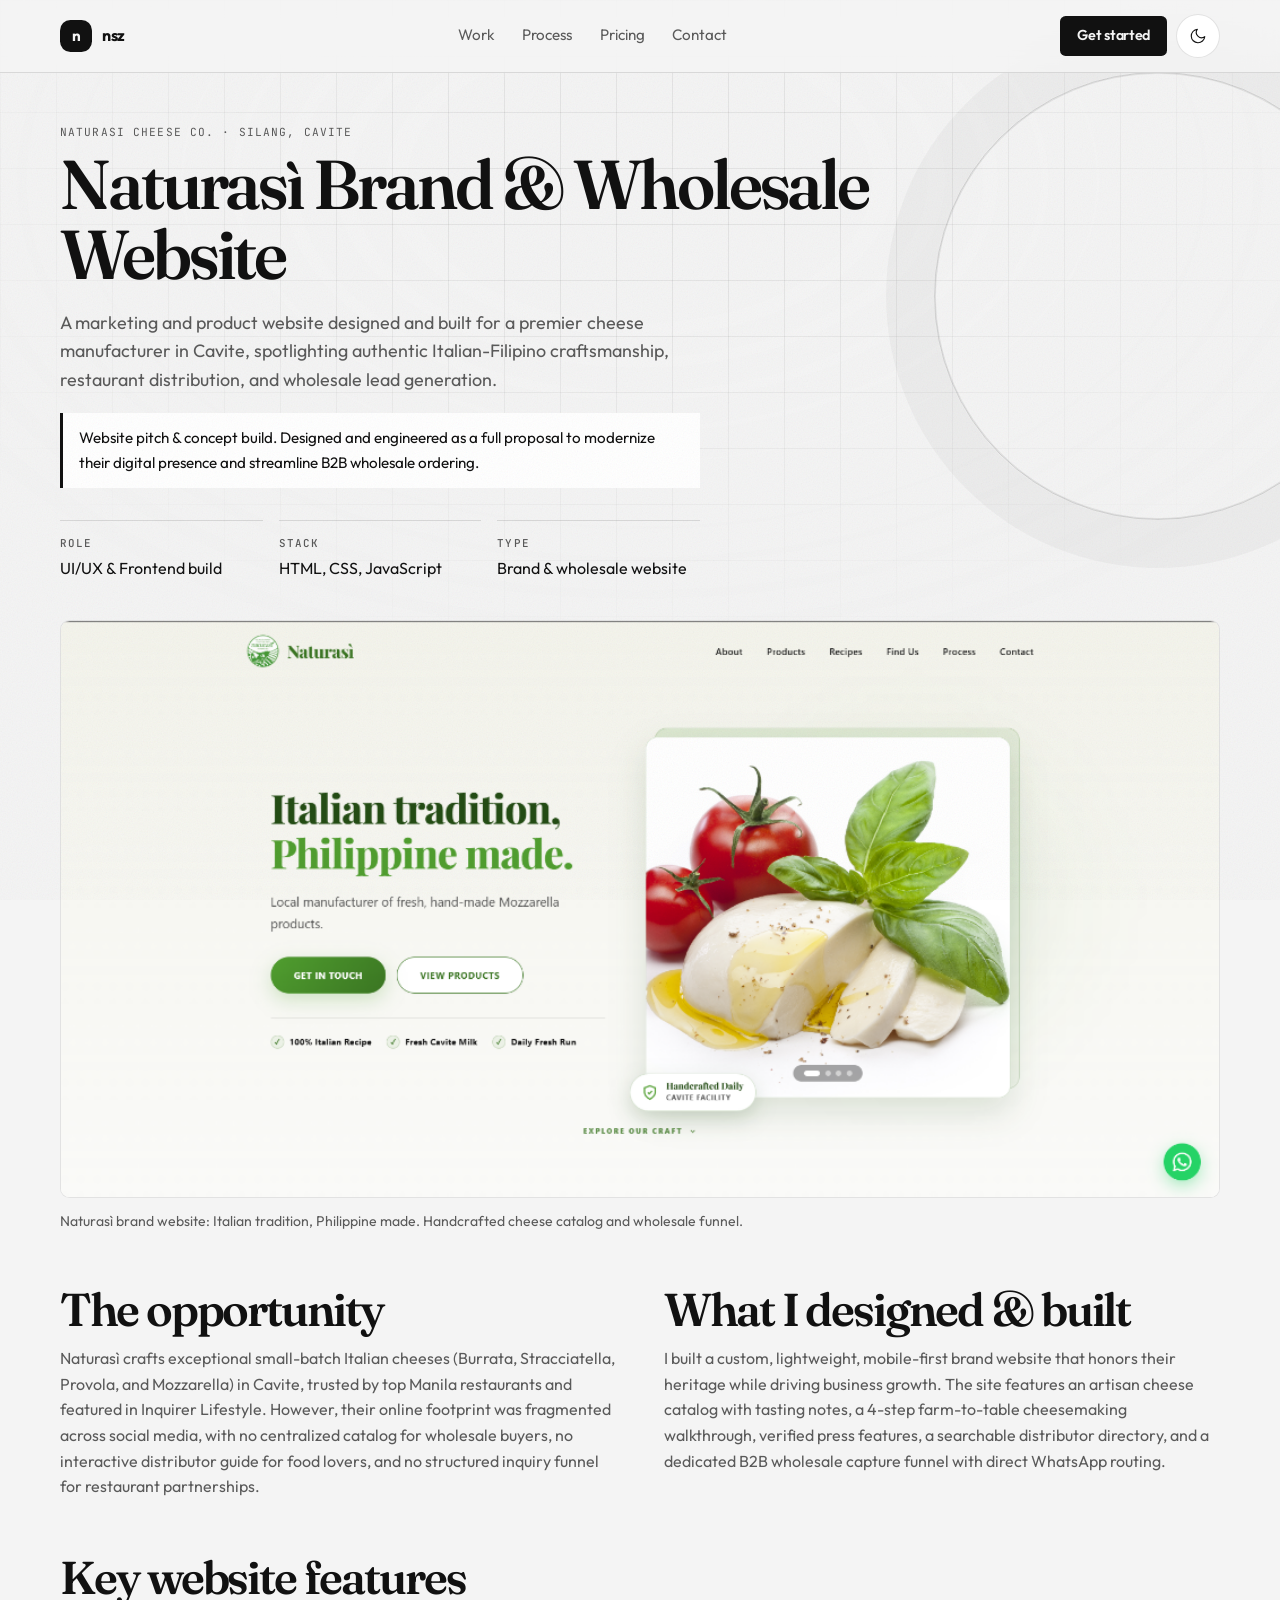
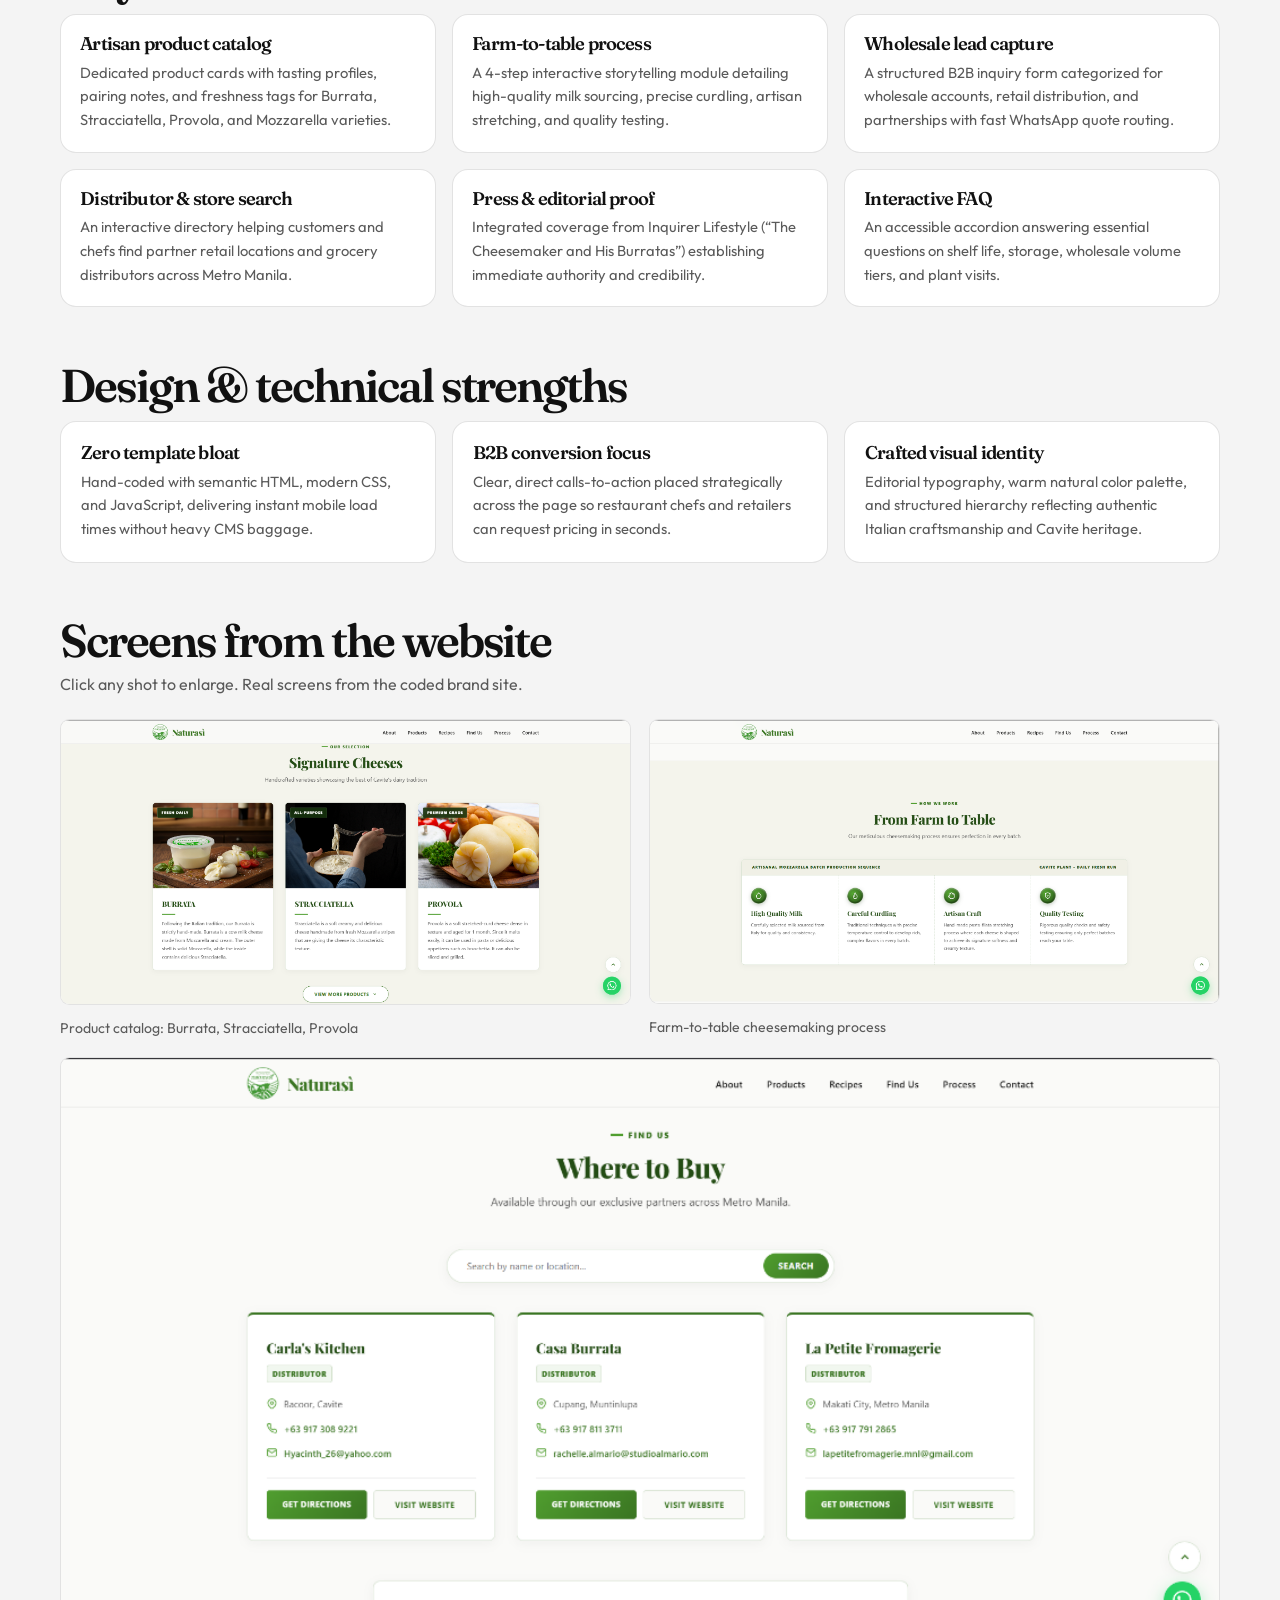
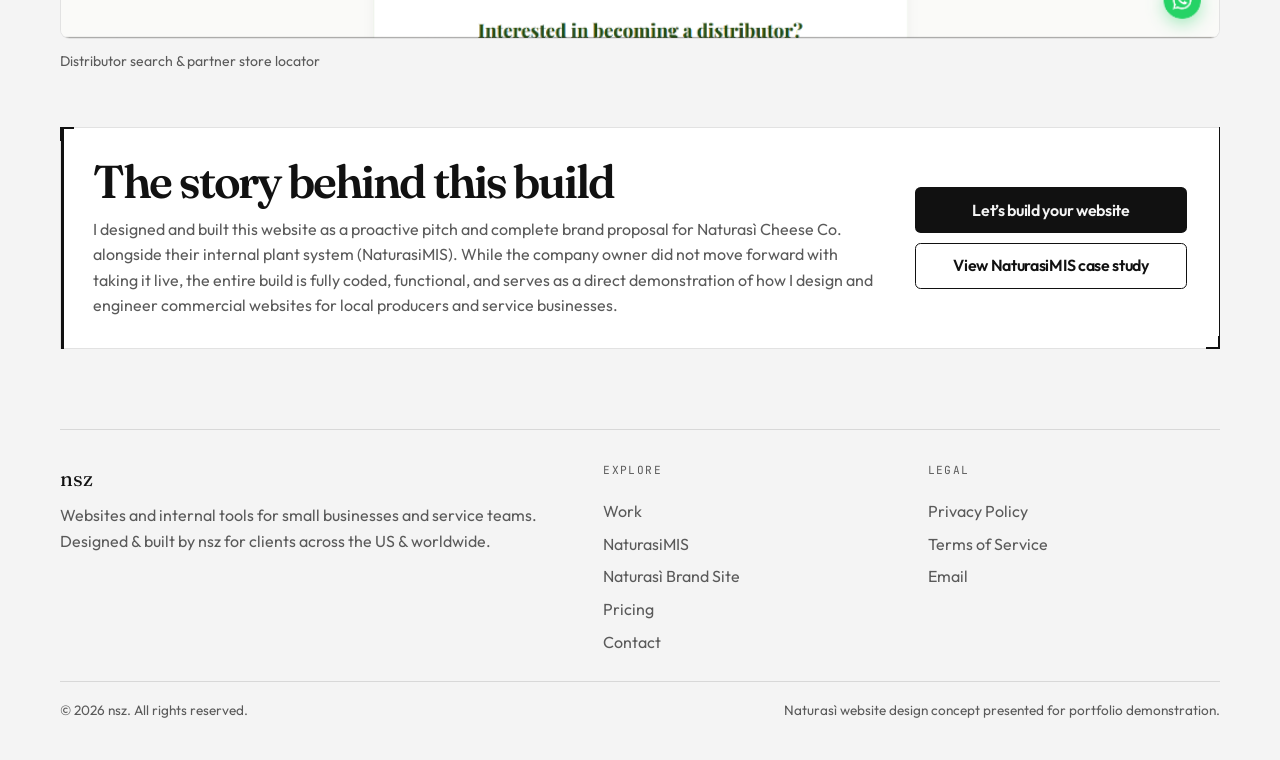
==== commit 9bfb4320: "Design revisions" ====
--- a/naturasi-website.html
+++ b/naturasi-website.html
@@ -5,15 +5,15 @@
     <meta name="viewport" content="width=device-width, initial-scale=1.0" />
     <meta
       name="description"
-      content="Naturasì brand and wholesale website case study — an artisan cheese catalog, farm-to-table process, distributor finder, and wholesale lead system built for a cheese manufacturer in Cavite."
+      content="Naturasì brand and wholesale website case study: an artisan cheese catalog, farm-to-table process, distributor finder, and wholesale lead system built for a cheese manufacturer in Cavite."
     />
     <meta name="author" content="nsz" />
     <meta name="robots" content="index, follow" />
     <meta name="theme-color" content="#f4f4f4" />
     <meta name="color-scheme" content="light dark" />
-    <title>Naturasì Website — Case study · nsz</title>
+    <title>Naturasì Website Case Study · nsz</title>
     <meta property="og:type" content="article" />
-    <meta property="og:title" content="Naturasì Website — Case study · nsz" />
+    <meta property="og:title" content="Naturasì Website Case Study · nsz" />
     <meta
       property="og:description"
       content="Artisan cheese brand and wholesale website: product catalog, farm-to-table storytelling, press features, distributor search, and B2B lead capture."
@@ -83,11 +83,10 @@
 
       <main id="case" class="case-page">
         <section class="container case-intro">
-          <p class="eyebrow reveal in-view">Case study · Brand &amp; Wholesale Website</p>
           <p class="project-row-label reveal in-view">Naturasi Cheese Co. · Silang, Cavite</p>
-          <h1 class="reveal in-view">Naturasì — Brand &amp; Wholesale Website</h1>
+          <h1 class="reveal in-view">Naturasì Brand &amp; Wholesale Website</h1>
           <p class="lead reveal in-view">
-            A marketing and product website designed and built for a premier cheese manufacturer in Cavite —
+            A marketing and product website designed and built for a premier cheese manufacturer in Cavite,
             spotlighting authentic Italian-Filipino craftsmanship, restaurant distribution, and wholesale lead generation.
           </p>
           <p class="case-private reveal in-view">
@@ -103,10 +102,10 @@
 
         <section class="container case-hero-shot reveal">
           <figure>
-            <button type="button" class="shot-open" data-shot="assets/naturasi-brand.png" data-caption="Naturasì brand website — hero storytelling, product catalog, and wholesale inquiry funnel" aria-label="Enlarge brand website screenshot">
+            <button type="button" class="shot-open" data-shot="assets/naturasi-brand.png" data-caption="Naturasì brand website: hero storytelling, product catalog, and wholesale inquiry funnel" aria-label="Enlarge brand website screenshot">
               <img src="assets/naturasi-brand.png" alt="Naturasì artisan cheese website showcase" />
             </button>
-            <figcaption>Naturasì brand website: Italian tradition, Philippine made — handcrafted cheese catalog and wholesale funnel.</figcaption>
+            <figcaption>Naturasì brand website: Italian tradition, Philippine made. Handcrafted cheese catalog and wholesale funnel.</figcaption>
           </figure>
         </section>
 
@@ -165,7 +164,7 @@
           <div class="case-outcome-grid">
             <article class="reveal">
               <h3>Zero template bloat</h3>
-              <p>Hand-coded with semantic HTML, modern CSS, and JavaScript — delivering instant mobile load times without heavy CMS baggage.</p>
+              <p>Hand-coded with semantic HTML, modern CSS, and JavaScript, delivering instant mobile load times without heavy CMS baggage.</p>
             </article>
             <article class="reveal">
               <h3>B2B conversion focus</h3>
@@ -224,7 +223,7 @@
           <div class="footer-grid">
             <div>
               <p class="footer-brand">nsz</p>
-              <p>Websites and internal tools for local businesses. Designed and built in the Philippines.</p>
+              <p>Websites and internal tools for small businesses and service teams. Designed &amp; built by nsz for clients across the US &amp; worldwide.</p>
             </div>
             <nav class="footer-col" aria-label="Explore">
               <p class="footer-label">Explore</p>
--- a/styles.css
+++ b/styles.css
@@ -311,8 +311,10 @@
 }
 
 .theme-toggle {
-  width: 2.7rem;
-  height: 2.7rem;
+  width: 2.75rem;
+  height: 2.75rem;
+  min-width: 44px;
+  min-height: 44px;
   padding: 0;
   border-radius: 999px;
   display: inline-grid;
@@ -320,7 +322,12 @@
   border: 1px solid var(--line);
   background: var(--panel);
   color: var(--text);
-  box-shadow: none;
+  cursor: pointer;
+  transition: transform 220ms ease;
+}
+
+.theme-toggle:hover {
+  transform: rotate(15deg);
 }
 
 #themeToggle .icon-sun {
@@ -489,35 +496,7 @@
   aspect-ratio: 16 / 10;
   object-fit: cover;
   object-position: top;
-}
-
-.hero-float-card {
-  position: absolute;
-  left: -0.6rem;
-  bottom: 1.2rem;
-  z-index: 2;
-  display: flex;
-  gap: 0.7rem;
-  align-items: center;
-  background: var(--panel);
-  border: 1px solid var(--line);
-  border-radius: 1rem;
-  padding: 0.75rem 0.95rem;
-  box-shadow: var(--shadow);
-}
-
-.hero-float-card p {
-  margin: 0;
-  color: var(--muted);
-  font-size: 0.82rem;
-}
-
-.status-dot {
-  width: 0.55rem;
-  height: 0.55rem;
-  border-radius: 50%;
-  background: #2f9e62;
-  box-shadow: 0 0 0 4px rgba(47, 158, 98, 0.18);
+  display: block;
 }
 
 .strip {
@@ -635,6 +614,22 @@
   margin-top: 1.4rem;
 }
 
+.offer-header {
+  margin-top: 3.5rem;
+  margin-bottom: 1.2rem;
+  padding-top: 2rem;
+  border-top: 1px solid var(--line);
+}
+
+.offer-header h3 {
+  font-family: "Outfit", sans-serif;
+  font-size: 1.15rem;
+  font-weight: 600;
+  color: var(--muted);
+  letter-spacing: -0.01em;
+  margin: 0;
+}
+
 .offer-grid,
 .benefit-grid {
   display: grid;
@@ -695,24 +690,62 @@
   margin: 0.55rem 0 0;
 }
 
-.icon-wrap {
-  display: inline-grid;
-  place-items: center;
-  width: 2.8rem;
-  height: 2.8rem;
-  border-radius: 0.85rem;
-  background: color-mix(in srgb, var(--accent) 12%, transparent);
+.benefits-editorial {
+  display: grid;
+  grid-template-columns: 0.95fr 1.05fr;
+  gap: 3.5rem;
+  align-items: start;
+}
+
+.benefits-lead h2 {
+  font-family: "Fraunces", Georgia, serif;
+  font-size: clamp(2rem, 3.2vw, 2.75rem);
+  line-height: 1.15;
+  letter-spacing: -0.03em;
   margin-bottom: 1rem;
 }
 
-.icon-wrap svg {
-  width: 1.45rem;
-  height: 1.45rem;
-  stroke: var(--accent);
-  fill: none;
-  stroke-width: 1.7;
-  stroke-linecap: round;
-  stroke-linejoin: round;
+.benefits-lead p {
+  color: var(--muted);
+  font-size: 1.05rem;
+  line-height: 1.6;
+  max-width: 32rem;
+}
+
+.benefits-pillars {
+  display: flex;
+  flex-direction: column;
+  gap: 1.8rem;
+}
+
+.pillar-item {
+  padding-bottom: 1.8rem;
+  border-bottom: 1px solid var(--line);
+}
+
+.pillar-item:last-child {
+  padding-bottom: 0;
+  border-bottom: none;
+}
+
+.pillar-item h3 {
+  font-size: 1.2rem;
+  margin-bottom: 0.4rem;
+  font-weight: 600;
+}
+
+.pillar-item p {
+  color: var(--muted);
+  font-size: 0.95rem;
+  line-height: 1.55;
+  margin: 0;
+}
+
+@media (max-width: 860px) {
+  .benefits-editorial {
+    grid-template-columns: 1fr;
+    gap: 2.2rem;
+  }
 }
 
 .price-card {
@@ -781,6 +814,27 @@
   color: var(--text);
 }
 
+.pricing-guarantee {
+  margin-top: 1.4rem;
+  padding: 0.95rem 1.25rem;
+  background: var(--panel);
+  border: 1px solid var(--line);
+  border-radius: var(--radius);
+  text-align: center;
+}
+
+.pricing-guarantee p {
+  margin: 0;
+  color: var(--muted);
+  font-size: 0.92rem;
+}
+
+.pricing-guarantee span {
+  color: var(--text);
+  font-weight: 700;
+  margin-right: 0.35rem;
+}
+
 .faq-wrap {
   display: grid;
   grid-template-columns: 0.7fr 1.3fr;
@@ -802,10 +856,27 @@
   font-weight: 600;
   font-size: 1.05rem;
   list-style: none;
+  display: flex;
+  justify-content: space-between;
+  align-items: center;
+  gap: 1rem;
 }
 
 .faq-list summary::-webkit-details-marker {
   display: none;
+}
+
+.faq-list summary::after {
+  content: "+";
+  font-size: 1.2rem;
+  font-weight: 400;
+  color: var(--muted);
+  line-height: 1;
+}
+
+.faq-list details[open] summary::after {
+  content: "−";
+  color: var(--text);
 }
 
 .faq-list p {
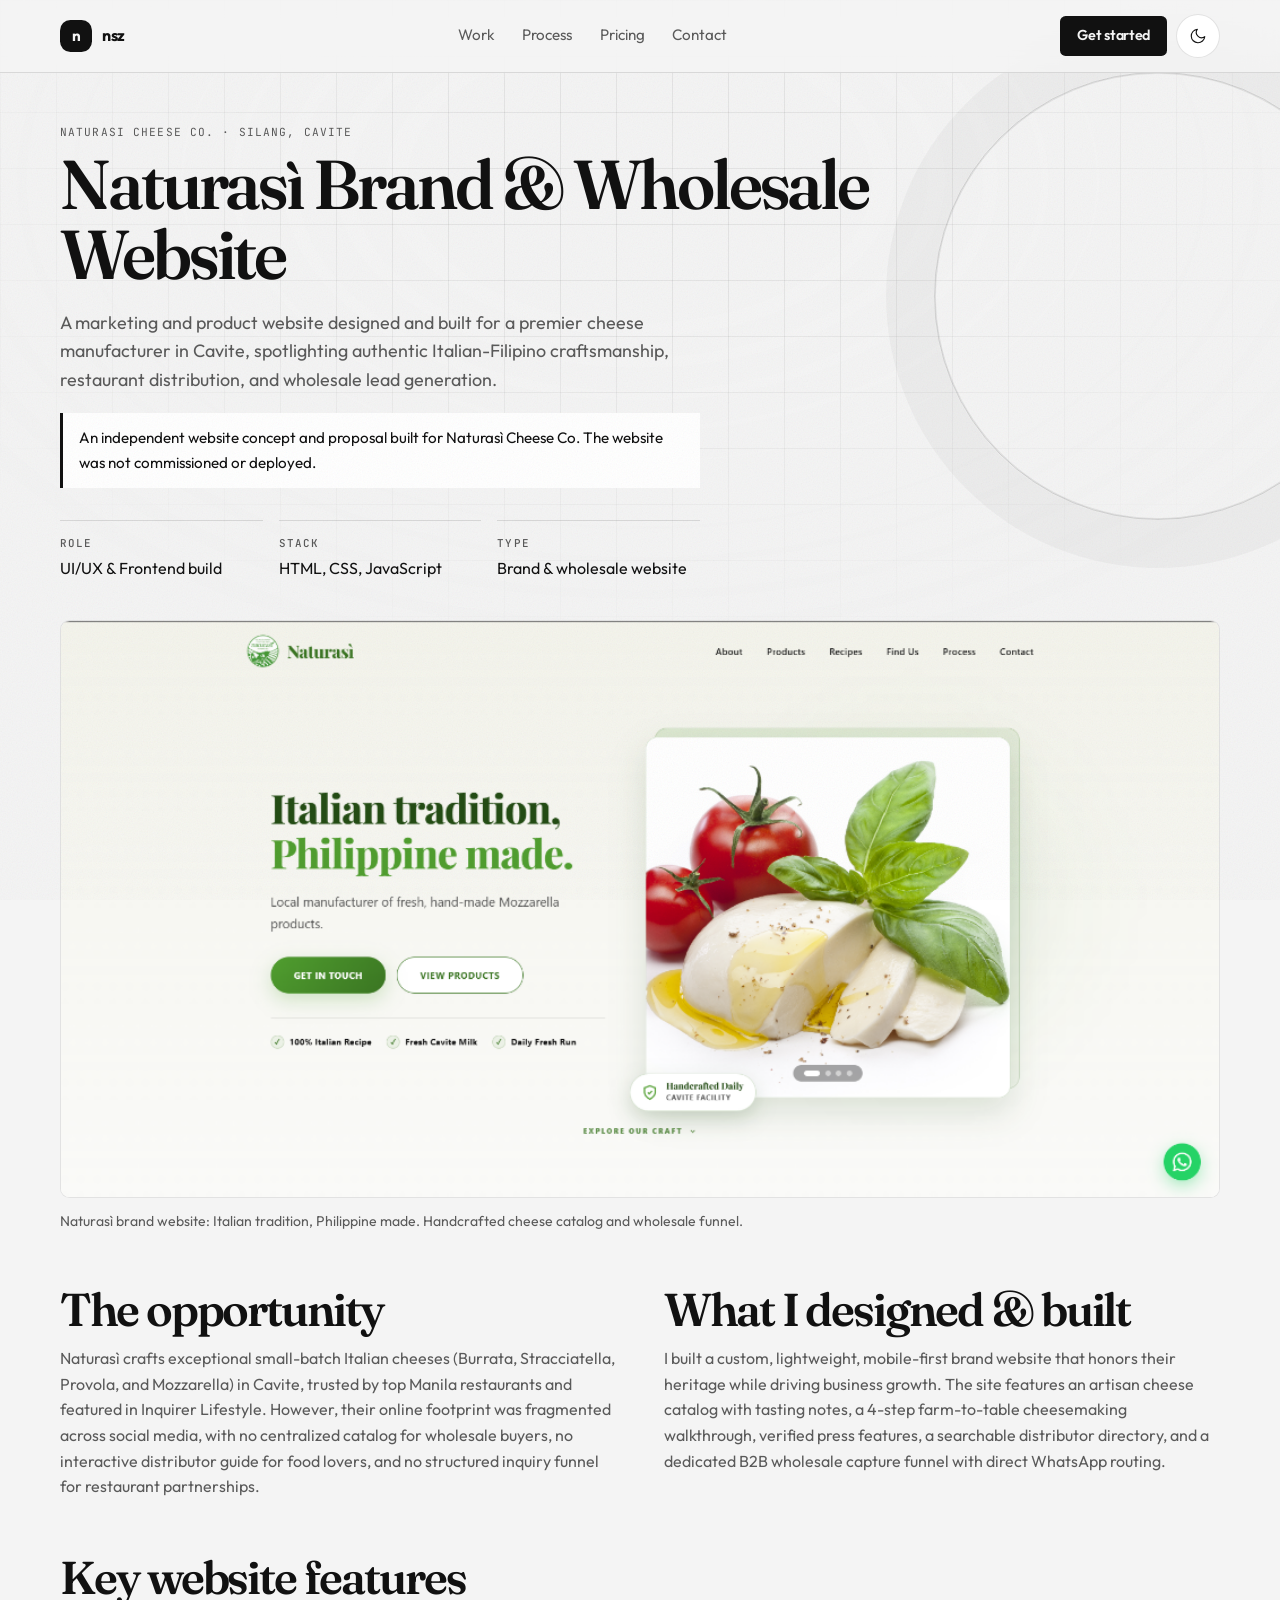
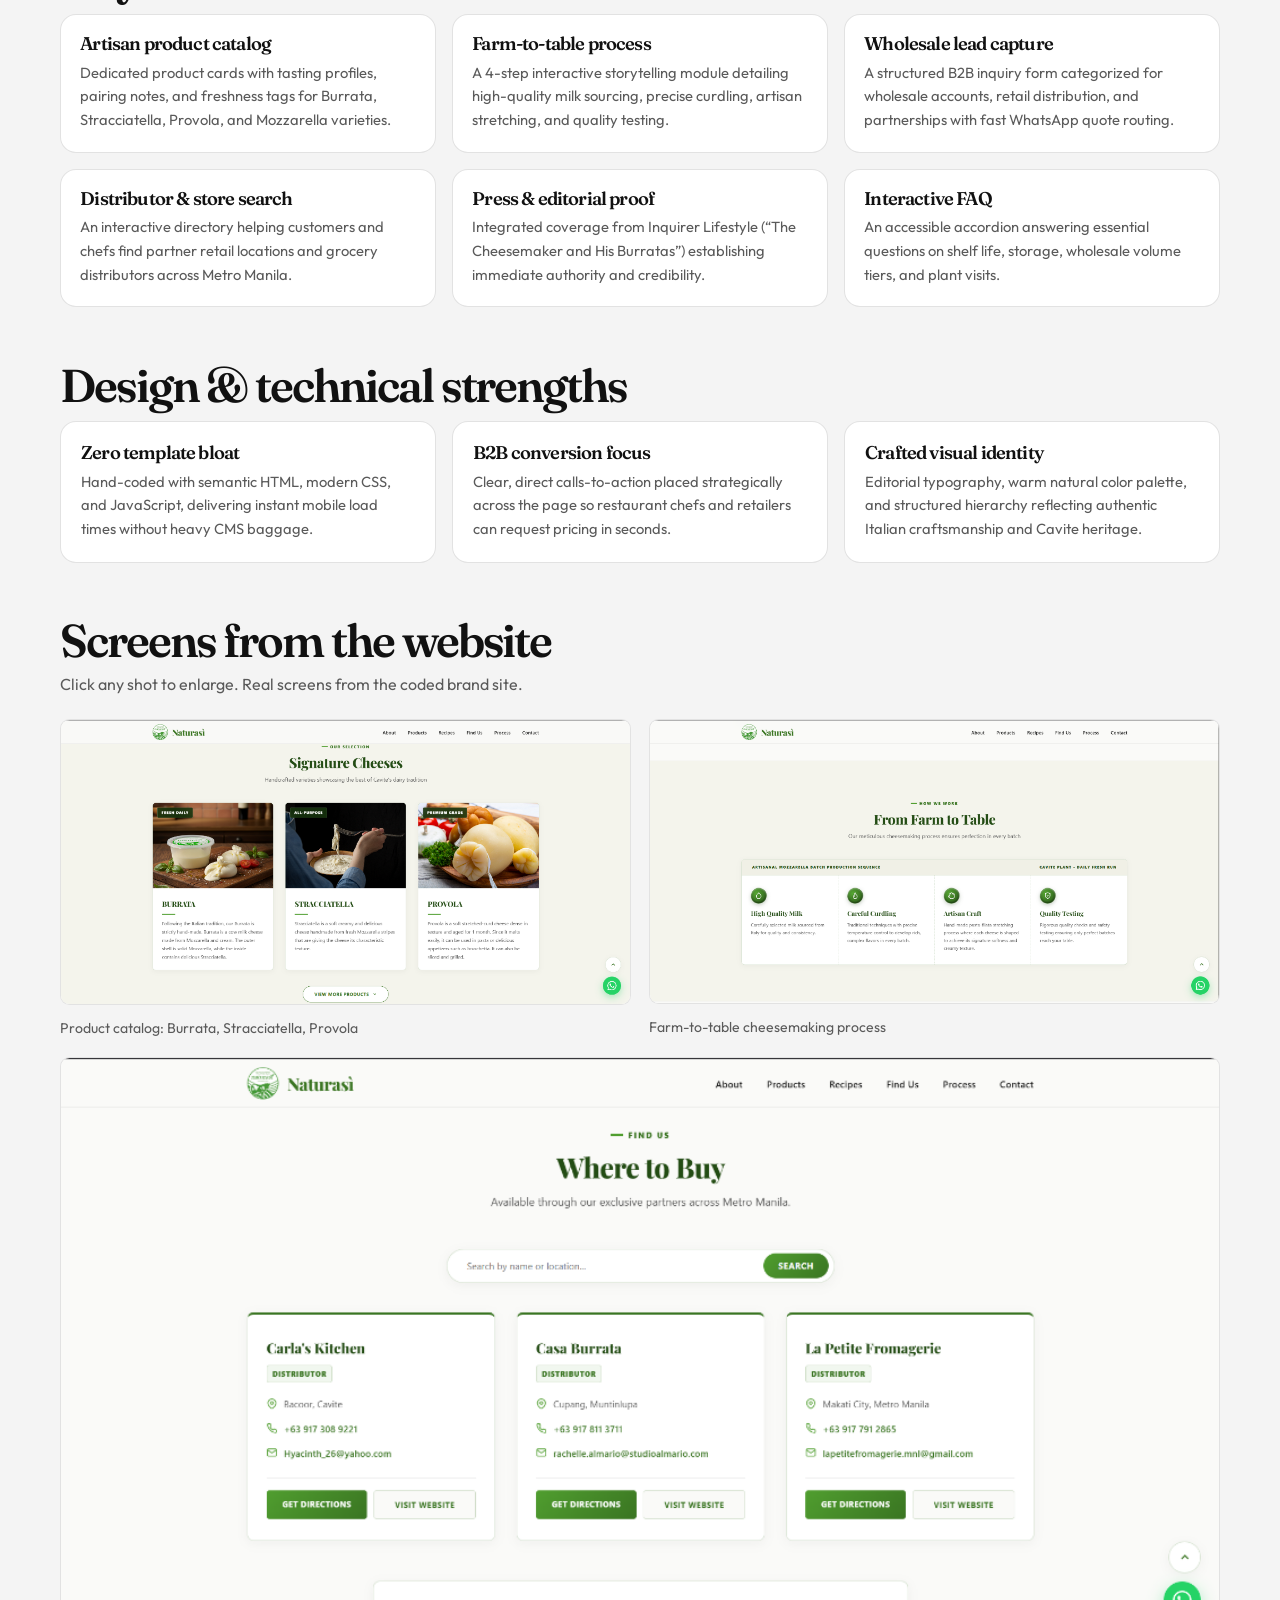
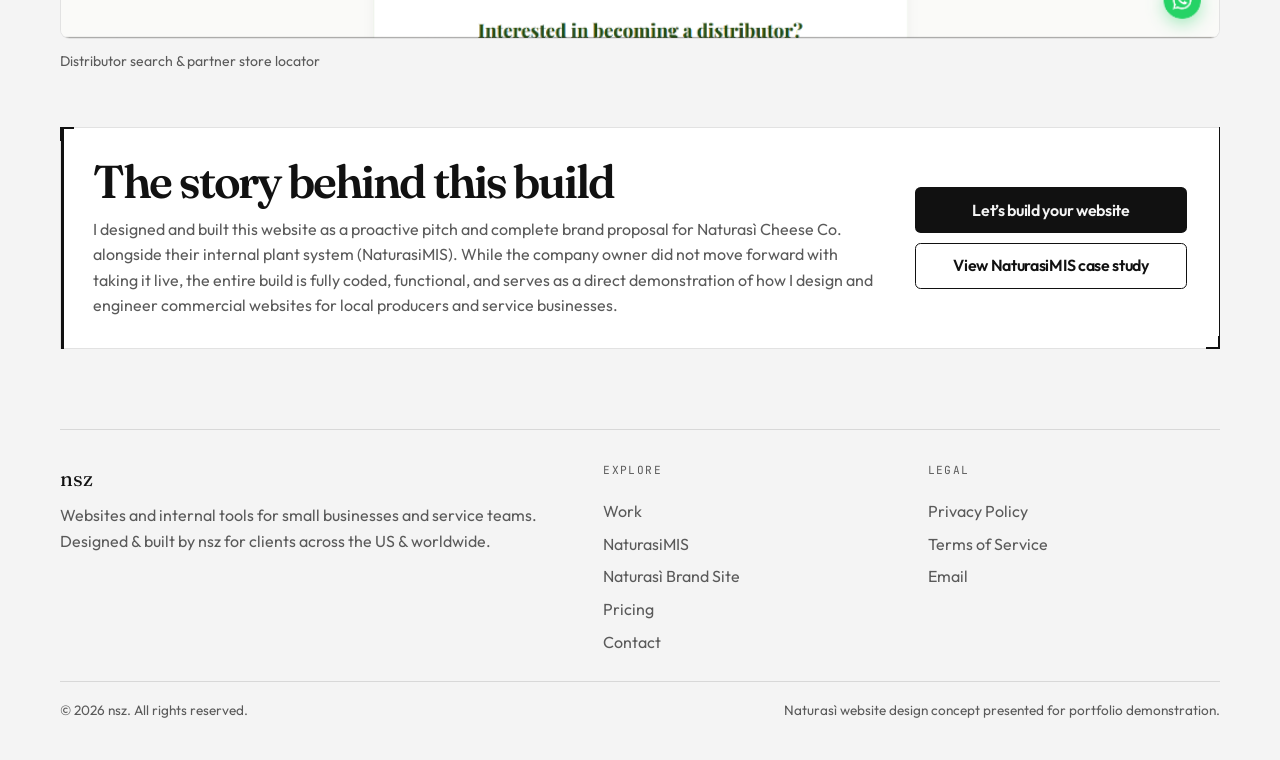
==== commit 7b4ac420: "Professional upgrade: About section, accuracy fixes, canonical URLs, dead code removed" ====
--- a/naturasi-website.html
+++ b/naturasi-website.html
@@ -19,6 +19,8 @@
       content="Artisan cheese brand and wholesale website: product catalog, farm-to-table storytelling, press features, distributor search, and B2B lead capture."
     />
     <meta property="og:image" content="assets/naturasi-brand.png" />
+    <meta property="og:url" content="https://nsz-web.netlify.app/naturasi-website.html" />
+    <link rel="canonical" href="https://nsz-web.netlify.app/naturasi-website.html" />
     <link rel="preconnect" href="https://fonts.googleapis.com" />
     <link rel="preconnect" href="https://fonts.gstatic.com" crossorigin />
     <link
@@ -90,8 +92,7 @@
             spotlighting authentic Italian-Filipino craftsmanship, restaurant distribution, and wholesale lead generation.
           </p>
           <p class="case-private reveal in-view">
-            Website pitch &amp; concept build. Designed and engineered as a full proposal to modernize their digital presence
-            and streamline B2B wholesale ordering.
+            An independent website concept and proposal built for Naturasì Cheese Co. The website was not commissioned or deployed.
           </p>
           <ul class="case-meta reveal in-view">
             <li><strong>Role</strong><span>UI/UX &amp; Frontend build</span></li>
--- a/styles.css
+++ b/styles.css
@@ -657,6 +657,18 @@
   color: var(--muted);
 }
 
+.offer-card ul {
+  margin: 0.75rem 0 0;
+  padding-left: 1.1rem;
+  color: var(--muted);
+  font-size: 0.92rem;
+  line-height: 1.55;
+}
+
+.offer-card ul li + li {
+  margin-top: 0.3rem;
+}
+
 .process {
   background: var(--bg-strong);
   border-top: 1px solid var(--line);
@@ -1261,6 +1273,108 @@
   z-index: 2;
 }
 
+/* ===========================
+   About section
+   =========================== */
+
+.about {
+  border-bottom: 1px solid var(--line);
+}
+
+.about-wrap {
+  display: grid;
+  grid-template-columns: 0.6fr 1.4fr;
+  gap: 3.5rem;
+  align-items: center;
+}
+
+.about-photo-col {
+  position: relative;
+}
+
+.about-photo-frame {
+  border-radius: calc(var(--radius) + 0.6rem);
+  overflow: hidden;
+  border: 1px solid var(--line);
+  aspect-ratio: 4 / 5;
+  background: var(--bg-strong);
+  box-shadow: var(--shadow);
+}
+
+.about-photo {
+  width: 100%;
+  height: 100%;
+  object-fit: cover;
+  object-position: center top;
+  display: block;
+}
+
+.about-copy h2 {
+  margin-bottom: 0.9rem;
+}
+
+.about-detail {
+  color: var(--muted);
+  margin-top: 1rem;
+  font-size: 1rem;
+  line-height: 1.65;
+  max-width: 36rem;
+}
+
+.about-linkedin {
+  display: inline-flex;
+  align-items: center;
+  gap: 0.5rem;
+  margin-top: 1.4rem;
+  font-weight: 600;
+  font-size: 0.92rem;
+  color: var(--text);
+  text-decoration: underline;
+  text-underline-offset: 3px;
+  text-decoration-color: var(--line);
+  transition: color 200ms ease, text-decoration-color 200ms ease;
+}
+
+.about-linkedin:hover,
+.about-linkedin:focus-visible {
+  color: var(--accent);
+  text-decoration-color: var(--accent);
+}
+
+.about-linkedin svg {
+  flex-shrink: 0;
+}
+
+/* ===========================
+   Contact form select
+   =========================== */
+
+.contact-form select {
+  width: 100%;
+  padding: 0.85rem 1rem;
+  border-radius: 0.85rem;
+  border: 1px solid var(--line);
+  background: var(--bg);
+  color: var(--text);
+  font: inherit;
+  appearance: none;
+  background-image: url("data:image/svg+xml,%3Csvg xmlns='http://www.w3.org/2000/svg' width='12' height='12' viewBox='0 0 24 24' fill='none' stroke='%235a5a5a' stroke-width='2' stroke-linecap='round' stroke-linejoin='round'%3E%3Cpolyline points='6 9 12 15 18 9'%3E%3C/polyline%3E%3C/svg%3E");
+  background-repeat: no-repeat;
+  background-position: right 1rem center;
+  padding-right: 2.5rem;
+  cursor: pointer;
+}
+
+.contact-form select:focus {
+  outline: 2px solid color-mix(in srgb, var(--accent) 45%, transparent);
+  border-color: var(--accent);
+}
+
+.contact-form select option {
+  background: var(--bg);
+  color: var(--text);
+}
+
 @media (max-width: 980px) {
   .hero-grid,
   .case-study-link,
@@ -1328,6 +1442,16 @@
   .nav-actions .button-primary {
     display: none;
   }
+
+  .about-wrap {
+    grid-template-columns: 1fr;
+    gap: 2rem;
+  }
+
+  .about-photo-frame {
+    max-width: 200px;
+    aspect-ratio: 1 / 1;
+  }
 }
 
 @media (max-width: 640px) {
